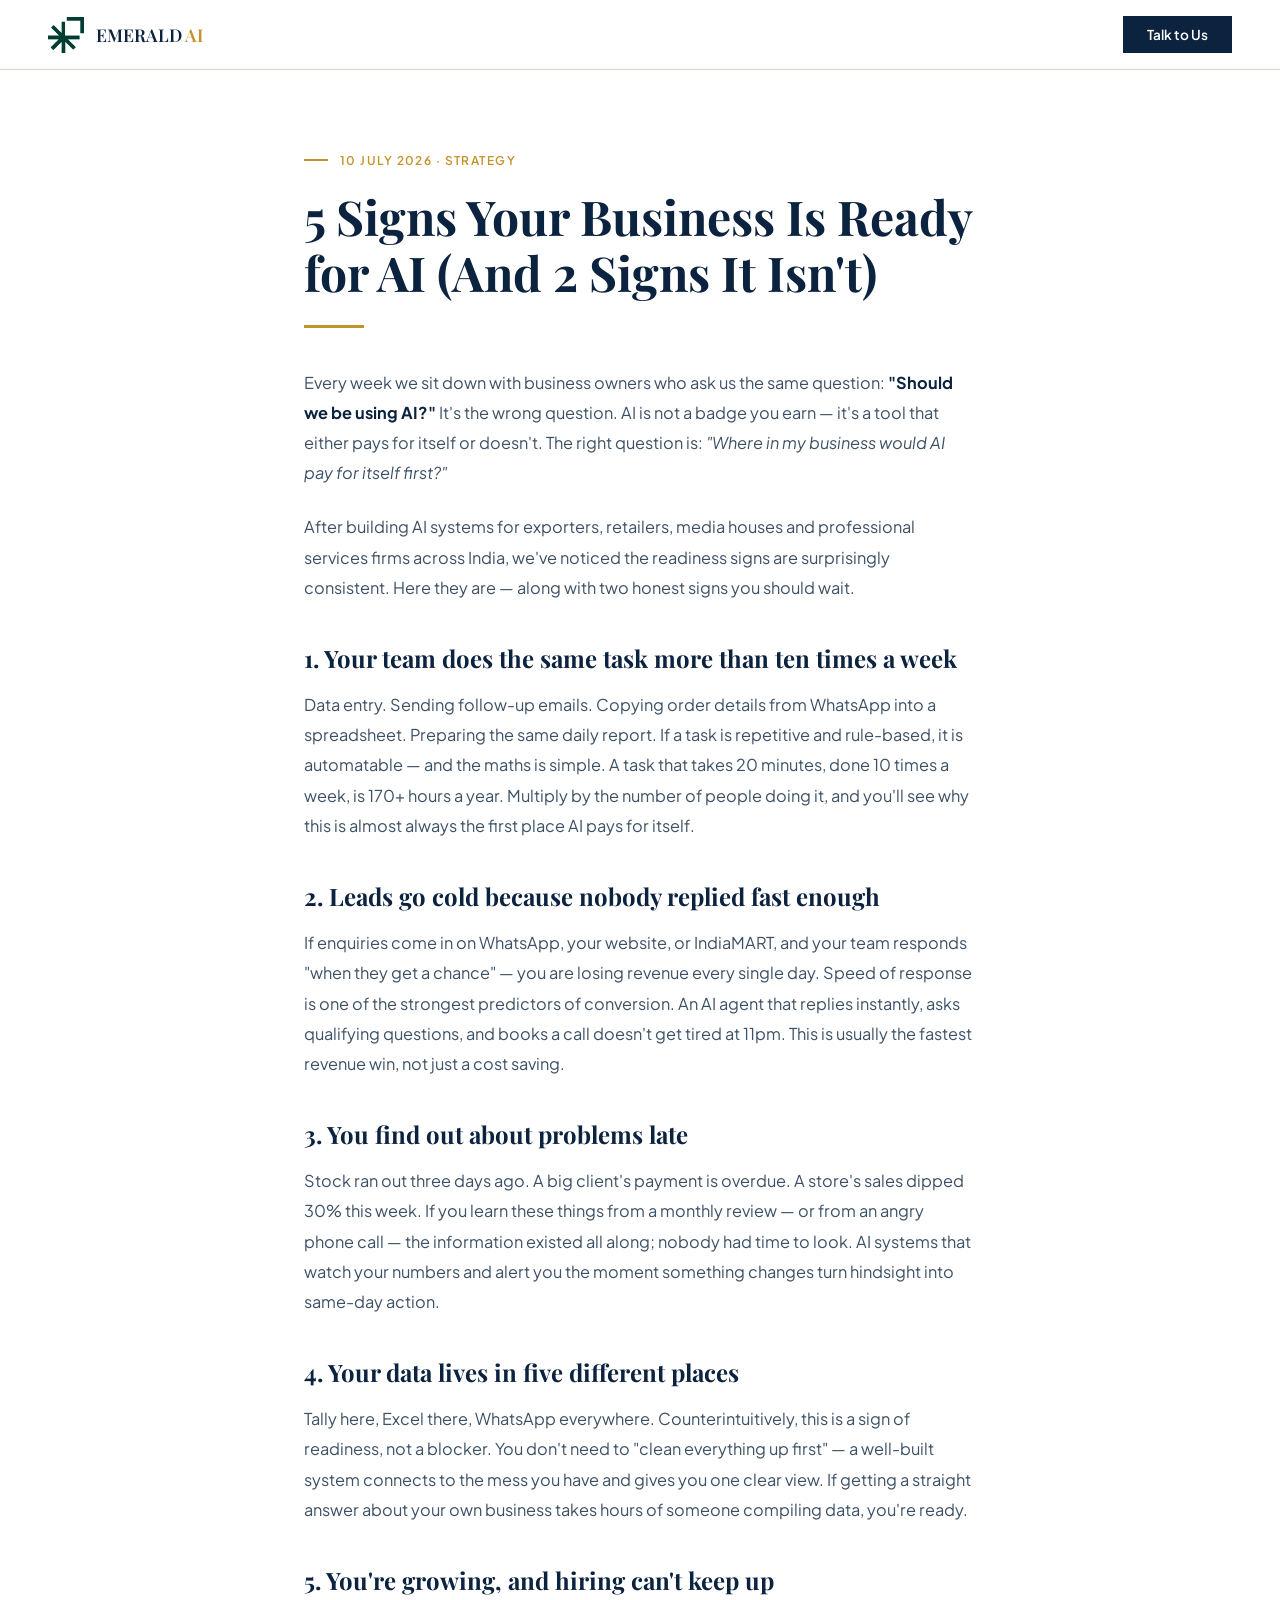
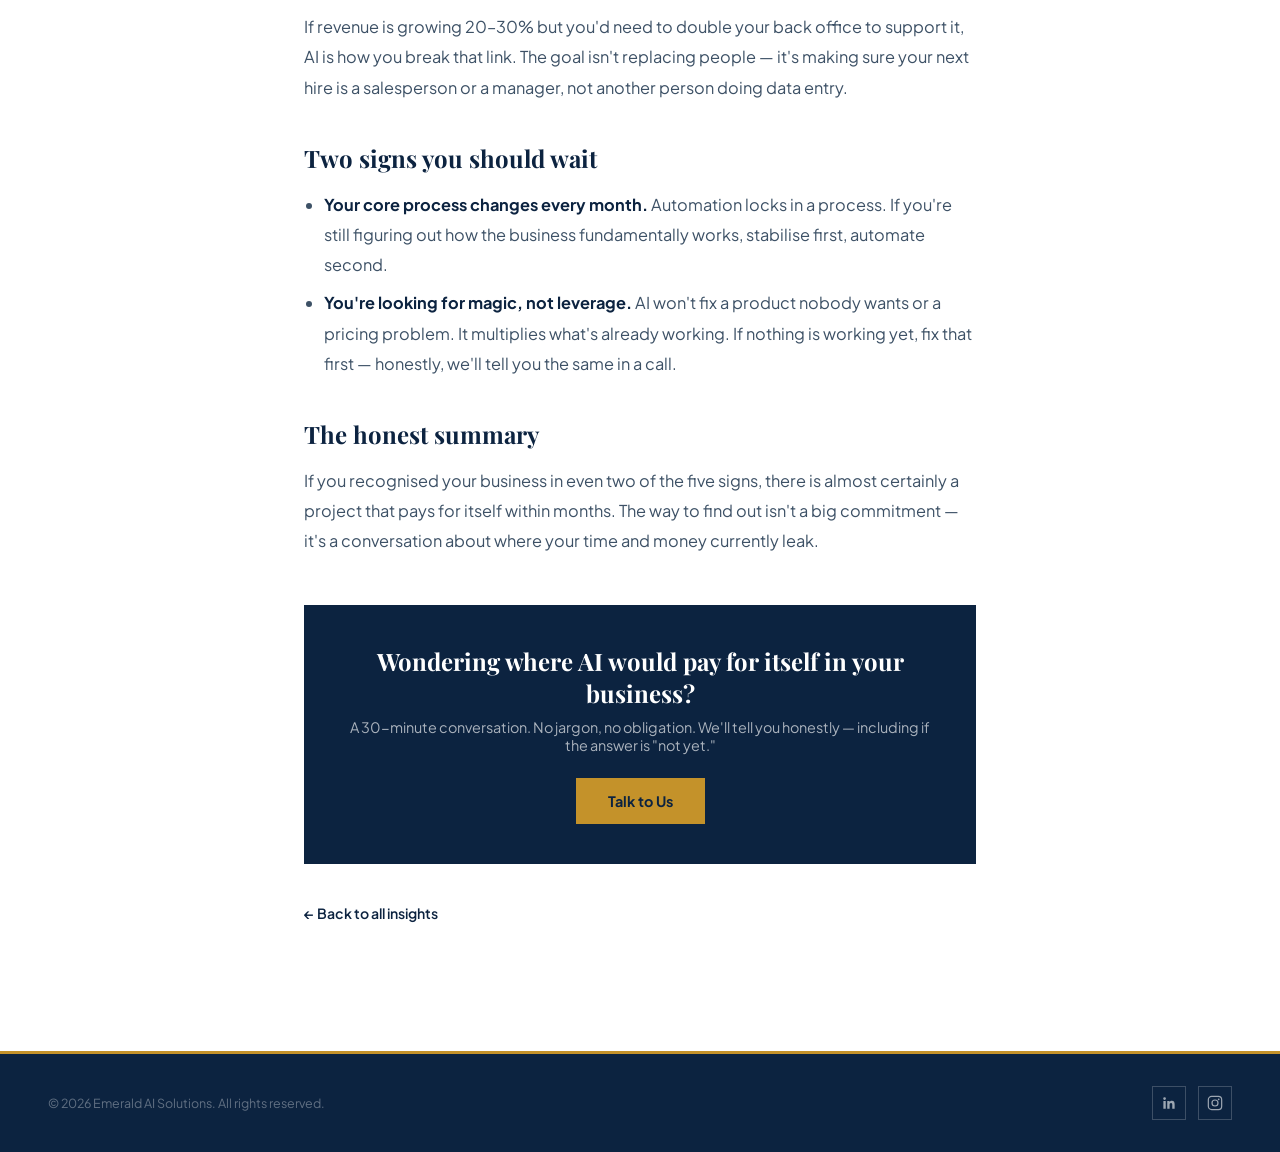
==== blog/5-signs-your-business-is-ready-for-ai.html @ e830e318 "Add brand logos, social links, and blog section - Replace placeholder SVG mark with real Emerald AI " ====
<!DOCTYPE html>
<html lang="en">
<head>
<meta charset="UTF-8">
<meta name="viewport" content="width=device-width, initial-scale=1.0">
<meta name="description" content="How to tell whether your business is actually ready for AI — five honest signs it will pay for itself, and two signs you should wait.">
<link rel="canonical" href="https://www.emeraldai.in/blog/5-signs-your-business-is-ready-for-ai.html">
<meta name="robots" content="index, follow">
<link rel="icon" type="image/png" href="/favicon.png">
<link rel="apple-touch-icon" href="/apple-touch-icon.png">
<title>5 Signs Your Business Is Ready for AI (And 2 Signs It Isn't) — Emerald AI</title>
<link rel="preconnect" href="https://fonts.googleapis.com">
<link rel="preconnect" href="https://fonts.gstatic.com" crossorigin>
<link href="https://fonts.googleapis.com/css2?family=Playfair+Display:ital,wght@0,400;0,600;0,700;1,400;1,600&family=Plus+Jakarta+Sans:wght@400;500;600;700&display=swap" rel="stylesheet">
<meta property="og:title" content="5 Signs Your Business Is Ready for AI (And 2 Signs It Isn't)">
<meta property="og:description" content="Five honest signs AI will pay for itself in your business — and two signs you should wait.">
<meta property="og:type" content="article">
<meta property="og:url" content="https://www.emeraldai.in/blog/5-signs-your-business-is-ready-for-ai.html">
<meta property="og:image" content="https://www.emeraldai.in/og-image.png">
<meta name="twitter:card" content="summary_large_image">
<script type="application/ld+json">
{
  "@context": "https://schema.org",
  "@type": "BlogPosting",
  "headline": "5 Signs Your Business Is Ready for AI (And 2 Signs It Isn't)",
  "datePublished": "2026-07-10",
  "author": { "@type": "Organization", "name": "Emerald AI" },
  "publisher": { "@type": "Organization", "name": "Emerald AI", "logo": { "@type": "ImageObject", "url": "https://www.emeraldai.in/logo.png" } },
  "mainEntityOfPage": "https://www.emeraldai.in/blog/5-signs-your-business-is-ready-for-ai.html"
}
</script>
<style>
  :root {
    --navy: #0C2340; --navy-mid: #163760; --gold: #C4922A; --gold-light: #E8B84B;
    --cream: #FBF8F2; --cream-dark: #F2EDE3; --white: #FFFFFF;
    --text-dark: #0C1B2E; --text-mid: #3D5166; --border: #DDD5C8;
    --font-serif: 'Playfair Display', Georgia, serif;
    --font-sans: 'Plus Jakarta Sans', system-ui, sans-serif;
    --dur-fast: 180ms; --dur-mid: 320ms;
    --ease-expo: cubic-bezier(0.16, 1, 0.3, 1);
  }
  *, *::before, *::after { box-sizing: border-box; margin: 0; padding: 0; }
  html { scroll-behavior: smooth; }
  body { background: var(--white); color: var(--text-dark); font-family: var(--font-sans); }
  nav {
    position: fixed; top: 0; left: 0; right: 0; z-index: 100;
    display: flex; align-items: center; justify-content: space-between;
    padding: 0 3rem; height: 70px;
    background: rgba(255,255,255,0.97); backdrop-filter: blur(12px);
    border-bottom: 1px solid var(--border);
  }
  .nav-logo { display: flex; align-items: center; gap: 0.75rem; text-decoration: none; }
  .nav-logo img { width: 36px; height: 36px; object-fit: contain; display: block; }
  .nav-brand { font-family: var(--font-serif); font-size: 1.1rem; color: var(--navy); font-weight: 600; }
  .nav-brand span { color: var(--gold); }
  .nav-cta {
    font-size: 0.85rem; padding: 0.6rem 1.5rem; background: var(--navy); color: var(--white);
    text-decoration: none; font-weight: 600; transition: background var(--dur-fast);
  }
  .nav-cta:hover { background: var(--navy-mid); }
  article { max-width: 720px; margin: 0 auto; padding: 9rem 1.5rem 4rem; }
  .post-meta {
    display: inline-flex; align-items: center; gap: 0.75rem;
    font-size: 0.75rem; font-weight: 600; letter-spacing: 0.12em;
    text-transform: uppercase; color: var(--gold); margin-bottom: 1.25rem;
  }
  .post-meta::before { content: ''; display: block; width: 24px; height: 2px; background: var(--gold); }
  h1 {
    font-family: var(--font-serif); font-size: clamp(2rem, 4.5vw, 3rem);
    font-weight: 700; line-height: 1.18; color: var(--navy); margin-bottom: 1.5rem;
  }
  .gold-rule { width: 60px; height: 3px; background: var(--gold); margin-bottom: 2.5rem; }
  article p { font-size: 1.02rem; color: var(--text-mid); line-height: 1.85; margin-bottom: 1.5rem; }
  article h2 { font-family: var(--font-serif); font-size: 1.5rem; color: var(--navy); margin: 2.5rem 0 1rem; line-height: 1.3; }
  article ul { margin: 0 0 1.5rem 1.25rem; }
  article li { font-size: 1.02rem; color: var(--text-mid); line-height: 1.85; margin-bottom: 0.5rem; }
  article strong { color: var(--navy); }
  blockquote {
    border-left: 3px solid var(--gold); padding: 0.25rem 0 0.25rem 1.25rem;
    font-style: italic; color: var(--text-mid); margin-bottom: 1.5rem;
  }
  .post-cta {
    background: var(--navy); padding: 2.5rem; margin-top: 3rem; text-align: center;
  }
  .post-cta .t { font-family: var(--font-serif); font-size: 1.5rem; color: var(--white); font-weight: 700; margin-bottom: 0.6rem; }
  .post-cta .s { font-size: 0.9rem; color: rgba(255,255,255,0.65); margin-bottom: 1.5rem; }
  .btn-gold {
    display: inline-block; font-size: 0.9rem; padding: 0.875rem 2rem;
    background: var(--gold); color: var(--navy); font-weight: 700; text-decoration: none;
    transition: background var(--dur-fast), transform var(--dur-fast);
  }
  .btn-gold:hover { background: var(--gold-light); transform: translateY(-2px); }
  .back-link { display: inline-block; margin-top: 2.5rem; font-size: 0.88rem; color: var(--navy); text-decoration: none; font-weight: 600; }
  .back-link:hover { color: var(--gold); }
  footer {
    background: var(--navy); padding: 2rem 3rem; margin-top: 4rem;
    display: flex; justify-content: space-between; align-items: center; gap: 1rem; flex-wrap: wrap;
    border-top: 3px solid var(--gold);
  }
  .footer-copy { font-size: 0.78rem; color: rgba(255,255,255,0.35); }
  .footer-social { display: flex; gap: 0.75rem; }
  .footer-social a {
    width: 34px; height: 34px; display: grid; place-items: center;
    border: 1px solid rgba(255,255,255,0.2); color: rgba(255,255,255,0.6);
    transition: border-color var(--dur-fast), color var(--dur-fast);
  }
  .footer-social a:hover { border-color: var(--gold); color: var(--gold); }
  @media (max-width: 768px) {
    nav { padding: 0 1.25rem; }
    article { padding: 7.5rem 1.25rem 3rem; }
    footer { padding: 2rem 1.25rem; justify-content: center; text-align: center; }
  }
</style>
</head>
<body>

<nav>
  <a href="/" class="nav-logo">
    <img src="/logo-mark.png" alt="Emerald AI logo" width="36" height="36">
    <div class="nav-brand">EMERALD <span>AI</span></div>
  </a>
  <a href="/#contact" class="nav-cta">Talk to Us</a>
</nav>

<article>
  <div class="post-meta">10 July 2026 · Strategy</div>
  <h1>5 Signs Your Business Is Ready for AI (And 2 Signs It Isn't)</h1>
  <div class="gold-rule"></div>

  <p>Every week we sit down with business owners who ask us the same question: <strong>"Should we be using AI?"</strong> It's the wrong question. AI is not a badge you earn — it's a tool that either pays for itself or doesn't. The right question is: <em>"Where in my business would AI pay for itself first?"</em></p>

  <p>After building AI systems for exporters, retailers, media houses and professional services firms across India, we've noticed the readiness signs are surprisingly consistent. Here they are — along with two honest signs you should wait.</p>

  <h2>1. Your team does the same task more than ten times a week</h2>
  <p>Data entry. Sending follow-up emails. Copying order details from WhatsApp into a spreadsheet. Preparing the same daily report. If a task is repetitive and rule-based, it is automatable — and the maths is simple. A task that takes 20 minutes, done 10 times a week, is 170+ hours a year. Multiply by the number of people doing it, and you'll see why this is almost always the first place AI pays for itself.</p>

  <h2>2. Leads go cold because nobody replied fast enough</h2>
  <p>If enquiries come in on WhatsApp, your website, or IndiaMART, and your team responds "when they get a chance" — you are losing revenue every single day. Speed of response is one of the strongest predictors of conversion. An AI agent that replies instantly, asks qualifying questions, and books a call doesn't get tired at 11pm. This is usually the fastest revenue win, not just a cost saving.</p>

  <h2>3. You find out about problems late</h2>
  <p>Stock ran out three days ago. A big client's payment is overdue. A store's sales dipped 30% this week. If you learn these things from a monthly review — or from an angry phone call — the information existed all along; nobody had time to look. AI systems that watch your numbers and alert you the moment something changes turn hindsight into same-day action.</p>

  <h2>4. Your data lives in five different places</h2>
  <p>Tally here, Excel there, WhatsApp everywhere. Counterintuitively, this is a sign of readiness, not a blocker. You don't need to "clean everything up first" — a well-built system connects to the mess you have and gives you one clear view. If getting a straight answer about your own business takes hours of someone compiling data, you're ready.</p>

  <h2>5. You're growing, and hiring can't keep up</h2>
  <p>If revenue is growing 20–30% but you'd need to double your back office to support it, AI is how you break that link. The goal isn't replacing people — it's making sure your next hire is a salesperson or a manager, not another person doing data entry.</p>

  <h2>Two signs you should wait</h2>
  <ul>
    <li><strong>Your core process changes every month.</strong> Automation locks in a process. If you're still figuring out how the business fundamentally works, stabilise first, automate second.</li>
    <li><strong>You're looking for magic, not leverage.</strong> AI won't fix a product nobody wants or a pricing problem. It multiplies what's already working. If nothing is working yet, fix that first — honestly, we'll tell you the same in a call.</li>
  </ul>

  <h2>The honest summary</h2>
  <p>If you recognised your business in even two of the five signs, there is almost certainly a project that pays for itself within months. The way to find out isn't a big commitment — it's a conversation about where your time and money currently leak.</p>

  <div class="post-cta">
    <div class="t">Wondering where AI would pay for itself in your business?</div>
    <div class="s">A 30-minute conversation. No jargon, no obligation. We'll tell you honestly — including if the answer is "not yet."</div>
    <a href="/#contact" class="btn-gold">Talk to Us</a>
  </div>

  <a href="/#blog" class="back-link">← Back to all insights</a>
</article>

<footer>
  <div class="footer-copy">© 2026 Emerald AI Solutions. All rights reserved.</div>
  <div class="footer-social">
    <a href="https://www.linkedin.com/company/emerald-ai-solutions/" target="_blank" rel="noopener" aria-label="Emerald AI on LinkedIn">
      <svg width="16" height="16" viewBox="0 0 24 24" fill="currentColor"><path d="M20.45 20.45h-3.55v-5.57c0-1.33-.03-3.04-1.85-3.04-1.85 0-2.14 1.45-2.14 2.94v5.67H9.36V9h3.41v1.56h.05c.47-.9 1.63-1.85 3.36-1.85 3.6 0 4.27 2.37 4.27 5.45v6.29zM5.34 7.43a2.06 2.06 0 1 1 0-4.12 2.06 2.06 0 0 1 0 4.12zM7.12 20.45H3.56V9h3.56v11.45z"/></svg>
    </a>
    <a href="https://www.instagram.com/bespoke.emeraldai/" target="_blank" rel="noopener" aria-label="Emerald AI on Instagram">
      <svg width="16" height="16" viewBox="0 0 24 24" fill="none" stroke="currentColor" stroke-width="1.8"><rect x="2" y="2" width="20" height="20" rx="5"/><circle cx="12" cy="12" r="4.5"/><circle cx="17.5" cy="6.5" r="1.3" fill="currentColor" stroke="none"/></svg>
    </a>
  </div>
</footer>

</body>
</html>
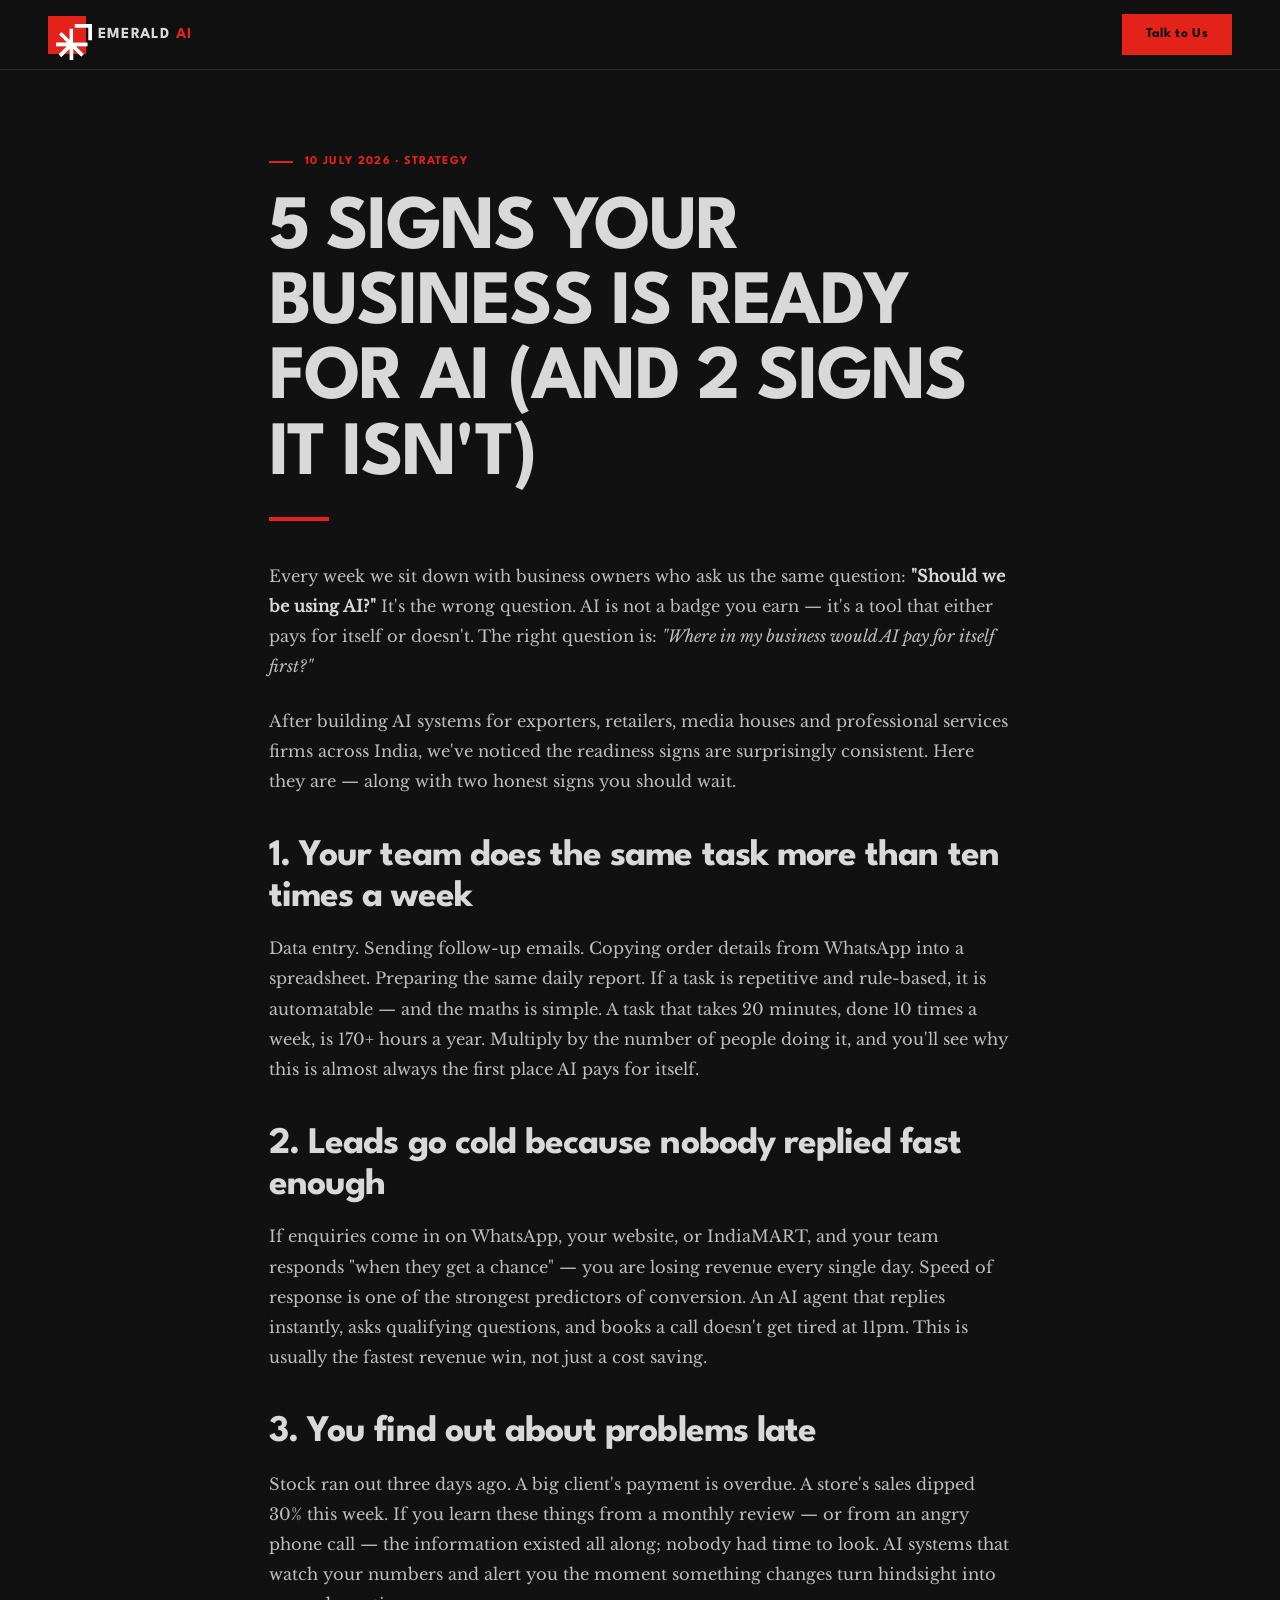
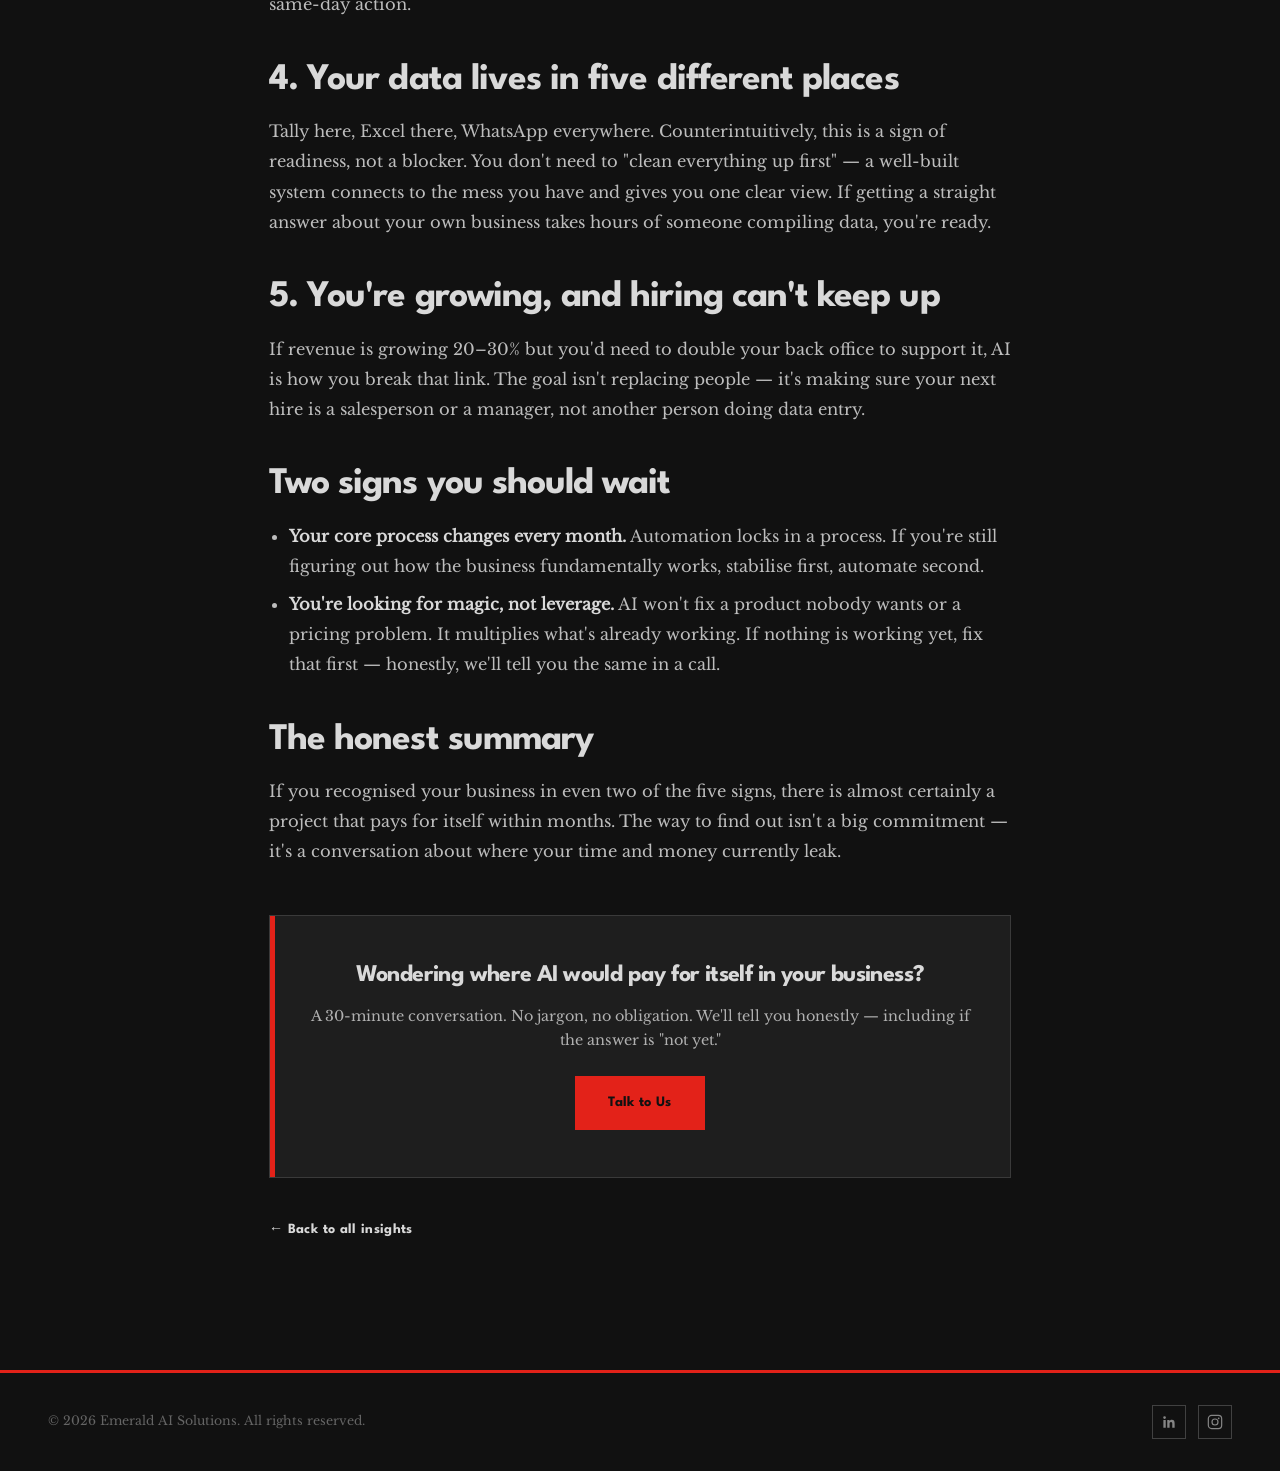
==== commit db0430f7: "Refresh Emerald AI visual brand" ====
--- a/blog/5-signs-your-business-is-ready-for-ai.html
+++ b/blog/5-signs-your-business-is-ready-for-ai.html
@@ -6,17 +6,16 @@
 <meta name="description" content="How to tell whether your business is actually ready for AI — five honest signs it will pay for itself, and two signs you should wait.">
 <link rel="canonical" href="https://www.emeraldai.in/blog/5-signs-your-business-is-ready-for-ai.html">
 <meta name="robots" content="index, follow">
-<link rel="icon" type="image/png" href="/favicon.png">
-<link rel="apple-touch-icon" href="/apple-touch-icon.png">
+<link rel="icon" type="image/png" href="/assets/images/favicon-brand-refresh.png">
+<link rel="apple-touch-icon" href="/assets/images/apple-touch-icon-brand-refresh.png">
 <title>5 Signs Your Business Is Ready for AI (And 2 Signs It Isn't) — Emerald AI</title>
-<link rel="preconnect" href="https://fonts.googleapis.com">
-<link rel="preconnect" href="https://fonts.gstatic.com" crossorigin>
-<link href="https://fonts.googleapis.com/css2?family=Playfair+Display:ital,wght@0,400;0,600;0,700;1,400;1,600&family=Plus+Jakarta+Sans:wght@400;500;600;700&display=swap" rel="stylesheet">
+<link rel="preload" href="/assets/fonts/LeagueSpartan-Bold.ttf" as="font" type="font/ttf" crossorigin>
+<link rel="preload" href="/assets/fonts/LibreBaskerville-Regular.ttf" as="font" type="font/ttf" crossorigin>
 <meta property="og:title" content="5 Signs Your Business Is Ready for AI (And 2 Signs It Isn't)">
 <meta property="og:description" content="Five honest signs AI will pay for itself in your business — and two signs you should wait.">
 <meta property="og:type" content="article">
 <meta property="og:url" content="https://www.emeraldai.in/blog/5-signs-your-business-is-ready-for-ai.html">
-<meta property="og:image" content="https://www.emeraldai.in/og-image.png">
+<meta property="og:image" content="https://www.emeraldai.in/assets/images/og-brand-refresh.png">
 <meta name="twitter:card" content="summary_large_image">
 <script type="application/ld+json">
 {
@@ -111,12 +110,13 @@
     footer { padding: 2rem 1.25rem; justify-content: center; text-align: center; }
   }
 </style>
+<link rel="stylesheet" href="/brand-refresh.css">
 </head>
 <body>
 
 <nav>
   <a href="/" class="nav-logo">
-    <img src="/logo-mark.png" alt="Emerald AI logo" width="36" height="36">
+    <div class="nav-logo-mark"><img src="/logo-mark.png" alt="Emerald AI logo" width="36" height="36"></div>
     <div class="nav-brand">EMERALD <span>AI</span></div>
   </a>
   <a href="/#contact" class="nav-cta">Talk to Us</a>
--- a/brand-refresh.css
+++ b/brand-refresh.css
@@ -0,0 +1,939 @@
+@font-face {
+  font-family: 'League Spartan';
+  src: url('/assets/fonts/LeagueSpartan-Bold.ttf') format('truetype');
+  font-style: normal;
+  font-weight: 700;
+  font-display: swap;
+}
+
+@font-face {
+  font-family: 'Libre Baskerville';
+  src: url('/assets/fonts/LibreBaskerville-Regular.ttf') format('truetype');
+  font-style: normal;
+  font-weight: 400;
+  font-display: swap;
+}
+
+@font-face {
+  font-family: 'Libre Baskerville';
+  src: url('/assets/fonts/LibreBaskerville-Italic.ttf') format('truetype');
+  font-style: italic;
+  font-weight: 400;
+  font-display: swap;
+}
+
+:root {
+  --navy: #111111;
+  --navy-mid: #303030;
+  --navy-light: #454545;
+  --gold: #E32219;
+  --gold-light: #F23A31;
+  --cream: #1A1A1A;
+  --cream-dark: #262626;
+  --white: #D9D9D9;
+  --text-dark: #D9D9D9;
+  --text-mid: #B8B8B8;
+  --text-muted: #8A8A8A;
+  --border: #3A3A3A;
+  --font-serif: 'League Spartan', Arial, sans-serif;
+  --font-sans: 'Libre Baskerville', Georgia, serif;
+  --font-display: 'League Spartan', Arial, sans-serif;
+  --font-body: 'Libre Baskerville', Georgia, serif;
+  --ease-brand: cubic-bezier(0.22, 1, 0.36, 1);
+  --signal: #E32219;
+  --ink: #111111;
+  --charcoal: #303030;
+  --paper: #D9D9D9;
+}
+
+html {
+  background: var(--ink);
+  scrollbar-color: var(--signal) var(--ink);
+}
+
+body {
+  background: var(--ink);
+  color: var(--paper);
+  font-family: var(--font-body);
+  font-weight: 400;
+  line-height: 1.65;
+  text-rendering: optimizeLegibility;
+}
+
+::selection {
+  background: var(--signal);
+  color: var(--ink);
+}
+
+a:focus-visible,
+button:focus-visible,
+input:focus-visible,
+select:focus-visible,
+textarea:focus-visible {
+  outline: 2px solid var(--signal);
+  outline-offset: 4px;
+}
+
+nav,
+nav.scrolled {
+  background: rgba(17, 17, 17, 0.9);
+  border-bottom-color: rgba(217, 217, 217, 0.12);
+  box-shadow: none;
+  backdrop-filter: blur(18px);
+}
+
+.nav-logo-mark,
+.footer-logo .nav-logo-mark {
+  width: 38px;
+  height: 38px;
+  padding: 8px;
+  background: var(--signal);
+}
+
+.nav-logo-mark img,
+.nav-logo > img {
+  filter: brightness(0) invert(1);
+}
+
+.nav-logo > img {
+  width: 38px;
+  height: 38px;
+  padding: 8px;
+  background: var(--signal);
+}
+
+.nav-brand,
+.footer-brand {
+  color: var(--paper);
+  font-family: var(--font-display);
+  font-size: 0.96rem;
+  font-weight: 700;
+  letter-spacing: 0.08em;
+}
+
+.nav-brand span,
+.footer-brand span {
+  color: var(--signal);
+}
+
+.nav-links a,
+.nav-cta,
+.mob-cta,
+.mobile-menu a,
+.btn-gold,
+.btn-outline-white,
+.form-submit,
+.blog-readmore,
+.back-link {
+  font-family: var(--font-display);
+  font-weight: 700;
+  letter-spacing: 0.025em;
+}
+
+.nav-links a {
+  color: #BDBDBD;
+}
+
+.nav-links a:hover {
+  color: var(--paper);
+}
+
+.nav-links a::after {
+  height: 2px;
+  background: var(--signal);
+}
+
+.nav-cta,
+.mobile-menu .mob-cta,
+.form-submit {
+  background: var(--signal);
+  color: var(--ink);
+}
+
+.nav-cta:hover,
+.mobile-menu .mob-cta:hover,
+.form-submit:hover {
+  background: #F13A31;
+  box-shadow: 0 10px 28px rgba(227, 34, 25, 0.22);
+}
+
+#hero {
+  min-height: min(960px, 100svh);
+  background: var(--ink);
+  isolation: isolate;
+}
+
+.hero-bg-pattern {
+  opacity: 1;
+  background: linear-gradient(90deg, rgba(227, 34, 25, 0.08) 0 1px, transparent 1px 100%);
+  background-size: 25% 100%;
+}
+
+.hero-grid-lines {
+  opacity: 0.055;
+  background-image:
+    linear-gradient(var(--paper) 1px, transparent 1px),
+    linear-gradient(90deg, var(--paper) 1px, transparent 1px);
+  background-size: 72px 72px;
+  mask-image: linear-gradient(90deg, #000, transparent 78%);
+}
+
+.hero-inner {
+  width: 100%;
+  max-width: 1320px;
+  grid-template-columns: minmax(0, 1fr) minmax(440px, 0.82fr);
+  gap: clamp(3rem, 6vw, 7rem);
+  padding-top: 6.5rem;
+  padding-bottom: 4.5rem;
+}
+
+.hero-eyebrow,
+.section-eyebrow,
+.hero-card-title,
+.result-card-industry,
+.blog-meta,
+.post-meta,
+.form-label {
+  color: var(--signal);
+  font-family: var(--font-display);
+  font-weight: 700;
+  letter-spacing: 0.11em;
+}
+
+.hero-headline,
+.section-title,
+.step-title,
+.service-name,
+.blog-card-title,
+.contact-form-title,
+.contact-info-title,
+.why-right-title,
+.post-cta .t,
+article h1,
+article h2 {
+  color: var(--paper);
+  font-family: var(--font-display);
+  font-weight: 700;
+  letter-spacing: -0.025em;
+}
+
+.hero-headline {
+  max-width: 760px;
+  font-size: clamp(3.4rem, 6.8vw, 6.5rem);
+  line-height: 0.91;
+  text-transform: uppercase;
+  margin-bottom: 2rem;
+}
+
+.hero-headline em,
+.section-title em,
+.contact-info-title em,
+.why-right-title em {
+  display: inline-block;
+  color: var(--signal);
+  font-family: var(--font-body);
+  font-size: 0.72em;
+  font-style: italic;
+  font-weight: 400;
+  letter-spacing: -0.03em;
+  text-transform: none;
+}
+
+.hero-sub {
+  max-width: 600px;
+  color: rgba(217, 217, 217, 0.72);
+  font-size: 1rem;
+  line-height: 1.85;
+}
+
+.btn-gold {
+  position: relative;
+  overflow: hidden;
+  background: var(--signal);
+  color: var(--ink);
+  border: 1px solid var(--signal);
+}
+
+.btn-gold:hover {
+  background: #F13A31;
+  color: var(--ink);
+  box-shadow: 0 12px 30px rgba(227, 34, 25, 0.25);
+}
+
+.btn-outline-white {
+  color: var(--paper);
+  border-color: rgba(217, 217, 217, 0.28);
+}
+
+.btn-outline-white:hover {
+  border-color: var(--paper);
+  background: rgba(217, 217, 217, 0.07);
+}
+
+.hero-trust-strip {
+  gap: clamp(1.5rem, 3vw, 2.75rem);
+  border-top-color: rgba(217, 217, 217, 0.13);
+}
+
+.trust-num .big,
+.result-num,
+.rn-val {
+  color: var(--signal);
+  font-family: var(--font-display);
+}
+
+.hero-visual {
+  position: relative;
+  height: min(690px, 70vh);
+  min-height: 560px;
+  margin: 0;
+  overflow: hidden;
+  border: 1px solid rgba(217, 217, 217, 0.14);
+  clip-path: inset(0 100% 0 0);
+  animation: brand-unmask 1.15s var(--ease-brand) 0.38s forwards;
+  background: var(--charcoal);
+}
+
+.hero-visual::before {
+  content: '';
+  position: absolute;
+  inset: 0;
+  z-index: 1;
+  background: linear-gradient(180deg, transparent 42%, rgba(17, 17, 17, 0.88));
+  pointer-events: none;
+}
+
+.hero-visual::after {
+  content: '';
+  position: absolute;
+  top: 0;
+  right: 0;
+  width: 5px;
+  height: 38%;
+  z-index: 2;
+  background: var(--signal);
+}
+
+.hero-visual img {
+  width: 100%;
+  height: 100%;
+  object-fit: cover;
+  object-position: 68% center;
+  display: block;
+  transform: scale(1.08);
+  animation: brand-settle 1.8s var(--ease-brand) 0.28s forwards;
+}
+
+.hero-visual-copy {
+  position: absolute;
+  z-index: 2;
+  left: 2rem;
+  right: 2rem;
+  bottom: 2rem;
+}
+
+.hero-visual-copy span {
+  display: flex;
+  align-items: center;
+  gap: 0.65rem;
+  margin-bottom: 0.65rem;
+  color: var(--paper);
+  font-family: var(--font-display);
+  font-size: 0.7rem;
+  letter-spacing: 0.12em;
+  text-transform: uppercase;
+}
+
+.hero-visual-copy span::before {
+  content: '';
+  width: 24px;
+  height: 3px;
+  background: var(--signal);
+}
+
+.hero-visual-copy strong {
+  display: block;
+  color: var(--paper);
+  font-family: var(--font-display);
+  font-size: clamp(2rem, 3.3vw, 3.25rem);
+  line-height: 0.95;
+  letter-spacing: -0.025em;
+}
+
+.hero-visual-copy strong em {
+  color: var(--signal);
+  font-style: normal;
+}
+
+.hero-visual-copy small {
+  display: block;
+  margin-top: 0.85rem;
+  color: rgba(217, 217, 217, 0.75);
+  font-size: 0.78rem;
+}
+
+.section-white,
+#services,
+#contact {
+  background: #171717;
+}
+
+.section-cream,
+#process,
+#why {
+  background: #222222;
+}
+
+.section-navy,
+#results,
+footer {
+  background: var(--ink);
+}
+
+.section-inner,
+.section-inner-wide {
+  padding-top: clamp(5.5rem, 9vw, 8rem);
+  padding-bottom: clamp(5.5rem, 9vw, 8rem);
+}
+
+.section-title {
+  font-size: clamp(2.6rem, 5vw, 5rem);
+  line-height: 0.98;
+  text-transform: uppercase;
+}
+
+.section-sub,
+.problem-body p,
+.step-desc,
+.service-desc,
+.blog-excerpt,
+.contact-form-sub,
+.contact-info-body,
+.why-point p,
+.tb-text .s {
+  color: #B5B5B5;
+  font-family: var(--font-body);
+  line-height: 1.85;
+}
+
+.gold-rule {
+  height: 4px;
+  background: var(--signal);
+}
+
+.problem-body-grid {
+  gap: clamp(2.5rem, 6vw, 6rem);
+  align-items: stretch;
+}
+
+.problem-item,
+.why-point {
+  border-color: var(--border);
+}
+
+.problem-num,
+.step-num-big {
+  color: #3B3B3B;
+  font-family: var(--font-display);
+}
+
+.problem-body h4,
+.why-point h4,
+.tb-text .t {
+  color: var(--paper);
+  font-family: var(--font-display);
+  letter-spacing: -0.01em;
+}
+
+.problem-visual {
+  min-height: 600px;
+  padding: 0;
+  display: flex;
+  align-items: flex-end;
+  background: var(--ink);
+  border: 1px solid rgba(217, 217, 217, 0.14);
+}
+
+.problem-visual::before {
+  content: '';
+  position: absolute;
+  inset: 0;
+  z-index: 1;
+  background: linear-gradient(180deg, rgba(17, 17, 17, 0.02) 24%, rgba(17, 17, 17, 0.98) 88%);
+}
+
+.problem-visual-image {
+  position: absolute;
+  inset: -4% 0;
+  width: 100%;
+  height: 108%;
+  object-fit: cover;
+  object-position: 54% center;
+  transition: transform 1.1s var(--ease-brand);
+}
+
+.problem-visual:hover .problem-visual-image {
+  transform: scale(1.025);
+}
+
+.problem-visual-copy {
+  position: relative;
+  z-index: 2;
+  padding: 2.5rem;
+}
+
+.pv-headline {
+  max-width: 470px;
+  color: var(--paper);
+  font-family: var(--font-display);
+  font-size: clamp(1.8rem, 3vw, 2.8rem);
+  line-height: 1;
+  text-transform: uppercase;
+}
+
+.pv-headline em {
+  display: block;
+  margin-top: 0.5rem;
+  color: var(--signal);
+  font-family: var(--font-body);
+  font-size: 0.78em;
+  font-weight: 400;
+  text-transform: none;
+}
+
+.pv-quote {
+  max-width: 520px;
+  color: rgba(217, 217, 217, 0.78);
+  font-family: var(--font-body);
+  font-size: 0.86rem;
+  font-style: normal;
+  border-left-color: var(--signal);
+}
+
+.pv-deco,
+.pv-deco2 {
+  display: none;
+}
+
+.process-media {
+  position: relative;
+  min-height: 430px;
+  margin: 3.5rem 0 2px;
+  overflow: hidden;
+  border: 1px solid var(--border);
+  background: var(--ink);
+}
+
+.process-media img {
+  width: 100%;
+  height: 100%;
+  min-height: 430px;
+  object-fit: cover;
+  object-position: center 42%;
+  display: block;
+  transition: transform 1.2s var(--ease-brand);
+}
+
+.process-media::before {
+  content: '';
+  position: absolute;
+  inset: 0;
+  z-index: 1;
+  background: linear-gradient(90deg, transparent 38%, rgba(17, 17, 17, 0.82) 76%, rgba(17, 17, 17, 0.98));
+}
+
+.process-media::after {
+  content: '';
+  position: absolute;
+  top: 0;
+  bottom: 0;
+  right: 0;
+  width: 5px;
+  z-index: 2;
+  background: var(--signal);
+}
+
+.process-media:hover img {
+  transform: scale(1.02);
+}
+
+.process-media figcaption {
+  position: absolute;
+  z-index: 2;
+  top: 50%;
+  right: clamp(2rem, 5vw, 5rem);
+  width: min(38%, 390px);
+  transform: translateY(-50%);
+}
+
+.process-media figcaption strong {
+  display: block;
+  color: var(--paper);
+  font-family: var(--font-display);
+  font-size: clamp(2rem, 4vw, 3.75rem);
+  line-height: 0.98;
+  text-transform: uppercase;
+}
+
+.process-media figcaption span {
+  display: block;
+  margin-top: 1rem;
+  color: rgba(217, 217, 217, 0.72);
+  font-size: 0.86rem;
+  line-height: 1.75;
+}
+
+.process-steps,
+.services-grid {
+  background: var(--border);
+}
+
+.process-step,
+.service-card,
+.blog-card {
+  background: #1B1B1B;
+  border-color: var(--border);
+}
+
+.process-step:hover,
+.service-card:hover,
+.blog-card:hover {
+  background: #242424;
+  box-shadow: 0 22px 54px rgba(0, 0, 0, 0.28);
+}
+
+.service-card::before,
+.blog-card::before,
+.step-accent {
+  background: var(--signal);
+}
+
+.service-icon,
+.example-chip {
+  background: #262626;
+  border-color: #3E3E3E;
+  color: var(--paper);
+}
+
+.service-card:hover .service-icon {
+  background: rgba(227, 34, 25, 0.12);
+  border-color: var(--signal);
+  color: var(--signal);
+}
+
+.example-chip:hover {
+  background: #303030;
+  border-color: var(--signal);
+  color: var(--paper);
+}
+
+.result-card {
+  background: #191919;
+  border-color: #353535;
+}
+
+.result-card:hover {
+  background: #202020;
+  border-color: rgba(227, 34, 25, 0.55);
+}
+
+.result-story {
+  color: rgba(217, 217, 217, 0.84);
+  font-family: var(--font-body);
+  font-size: 0.98rem;
+}
+
+.rn-lbl {
+  color: rgba(217, 217, 217, 0.52);
+}
+
+.why-check,
+.ib-icon {
+  background: var(--signal);
+  color: var(--ink);
+}
+
+.why-point:hover .why-check {
+  background: #F13A31;
+}
+
+.why-right {
+  background: var(--ink);
+  border: 1px solid var(--border);
+}
+
+.trust-badge,
+.info-block {
+  background: #222222;
+  border-color: var(--border);
+}
+
+.trust-badge:hover,
+.info-block:hover {
+  background: #292929;
+  border-color: rgba(227, 34, 25, 0.6);
+}
+
+.tb-icon {
+  background: rgba(227, 34, 25, 0.12);
+  border-color: rgba(227, 34, 25, 0.32);
+  color: var(--signal);
+}
+
+.trust-badge:hover .tb-icon {
+  background: rgba(227, 34, 25, 0.2);
+}
+
+.form-input,
+.form-select,
+.form-textarea {
+  background: #232323;
+  color: var(--paper);
+  border-color: #414141;
+  font-family: var(--font-body);
+}
+
+.form-input::placeholder,
+.form-textarea::placeholder {
+  color: #777777;
+}
+
+.form-input:focus,
+.form-select:focus,
+.form-textarea:focus {
+  background: #282828;
+  border-color: var(--signal);
+}
+
+.ib-text .l {
+  color: var(--text-muted);
+}
+
+.ib-text .v,
+.ib-text .v a {
+  color: var(--paper);
+}
+
+footer {
+  border-top-color: var(--signal);
+}
+
+.footer-links a,
+.footer-social a {
+  color: rgba(217, 217, 217, 0.58);
+}
+
+.footer-links a:hover,
+.footer-social a:hover {
+  color: var(--signal);
+}
+
+.mobile-menu {
+  background: #171717;
+  border-bottom-color: var(--border);
+  visibility: hidden;
+}
+
+.mobile-menu.open {
+  visibility: visible;
+}
+
+.mobile-menu a {
+  color: var(--paper);
+}
+
+.nav-hamburger span {
+  background: var(--paper);
+}
+
+.reveal {
+  filter: blur(8px);
+  transform: translateY(38px);
+  transition:
+    opacity 0.82s var(--ease-brand),
+    transform 0.82s var(--ease-brand),
+    filter 0.82s var(--ease-brand);
+}
+
+.reveal.visible {
+  filter: blur(0);
+  transform: none;
+}
+
+.service-card.reveal.visible:hover,
+.blog-card.reveal.visible:hover,
+.result-card.reveal.visible:hover {
+  transform: translateY(-6px);
+}
+
+article {
+  max-width: 790px;
+}
+
+article h1 {
+  color: var(--paper);
+  font-size: clamp(2.8rem, 6vw, 5.5rem);
+  line-height: 0.98;
+  text-transform: uppercase;
+}
+
+article h2 {
+  color: var(--paper);
+  font-size: clamp(1.7rem, 3vw, 2.35rem);
+  line-height: 1.08;
+}
+
+article p,
+article li,
+blockquote {
+  color: #BDBDBD;
+  font-family: var(--font-body);
+}
+
+article strong {
+  color: var(--paper);
+}
+
+blockquote {
+  border-left-color: var(--signal);
+}
+
+.post-cta {
+  position: relative;
+  overflow: hidden;
+  background: #1E1E1E;
+  border: 1px solid var(--border);
+}
+
+.post-cta::before {
+  content: '';
+  position: absolute;
+  inset: 0 auto 0 0;
+  width: 5px;
+  background: var(--signal);
+}
+
+.back-link {
+  color: var(--paper);
+}
+
+@keyframes brand-unmask {
+  to { clip-path: inset(0 0 0 0); }
+}
+
+@keyframes brand-settle {
+  to { transform: scale(1); }
+}
+
+@media (max-width: 1000px) {
+  .hero-inner {
+    grid-template-columns: minmax(0, 1fr) minmax(360px, 0.82fr);
+    gap: 2.5rem;
+  }
+
+  .hero-headline {
+    font-size: clamp(3.2rem, 7vw, 5.5rem);
+  }
+}
+
+@media (max-width: 768px) {
+  #hero {
+    min-height: auto;
+  }
+
+  .hero-inner {
+    display: grid;
+    grid-template-columns: 1fr;
+    padding-top: 4.5rem;
+  }
+
+  .hero-headline {
+    font-size: clamp(3rem, 14vw, 5rem);
+  }
+
+  .hero-visual {
+    height: 560px;
+    min-height: 0;
+  }
+
+  .hero-visual img {
+    object-position: 70% center;
+  }
+
+  .problem-visual {
+    min-height: 560px;
+  }
+
+  .process-media {
+    min-height: 620px;
+  }
+
+  .process-media img {
+    min-height: 620px;
+    object-position: 42% center;
+  }
+
+  .process-media::before {
+    background: linear-gradient(180deg, transparent 30%, rgba(17, 17, 17, 0.98) 78%);
+  }
+
+  .process-media figcaption {
+    top: auto;
+    right: 1.5rem;
+    bottom: 2rem;
+    left: 1.5rem;
+    width: auto;
+    transform: none;
+  }
+
+  .section-title {
+    font-size: clamp(2.45rem, 12vw, 4rem);
+  }
+}
+
+@media (max-width: 480px) {
+  .hero-trust-strip {
+    display: grid;
+    grid-template-columns: repeat(3, 1fr);
+    gap: 0.75rem;
+  }
+
+  .trust-num .big {
+    font-size: 1.45rem;
+  }
+
+  .trust-num .lbl {
+    font-size: 0.64rem;
+  }
+
+  .hero-visual {
+    height: 500px;
+  }
+
+  .hero-visual-copy {
+    left: 1.35rem;
+    right: 1.35rem;
+    bottom: 1.5rem;
+  }
+
+  .problem-visual-copy {
+    padding: 1.5rem;
+  }
+
+  article h1 {
+    font-size: clamp(2.4rem, 12vw, 3.6rem);
+  }
+}
+
+@media (prefers-reduced-motion: reduce) {
+  .hero-visual,
+  .hero-visual img {
+    animation: none;
+    clip-path: none;
+    transform: none;
+  }
+
+  .reveal {
+    filter: none;
+  }
+}
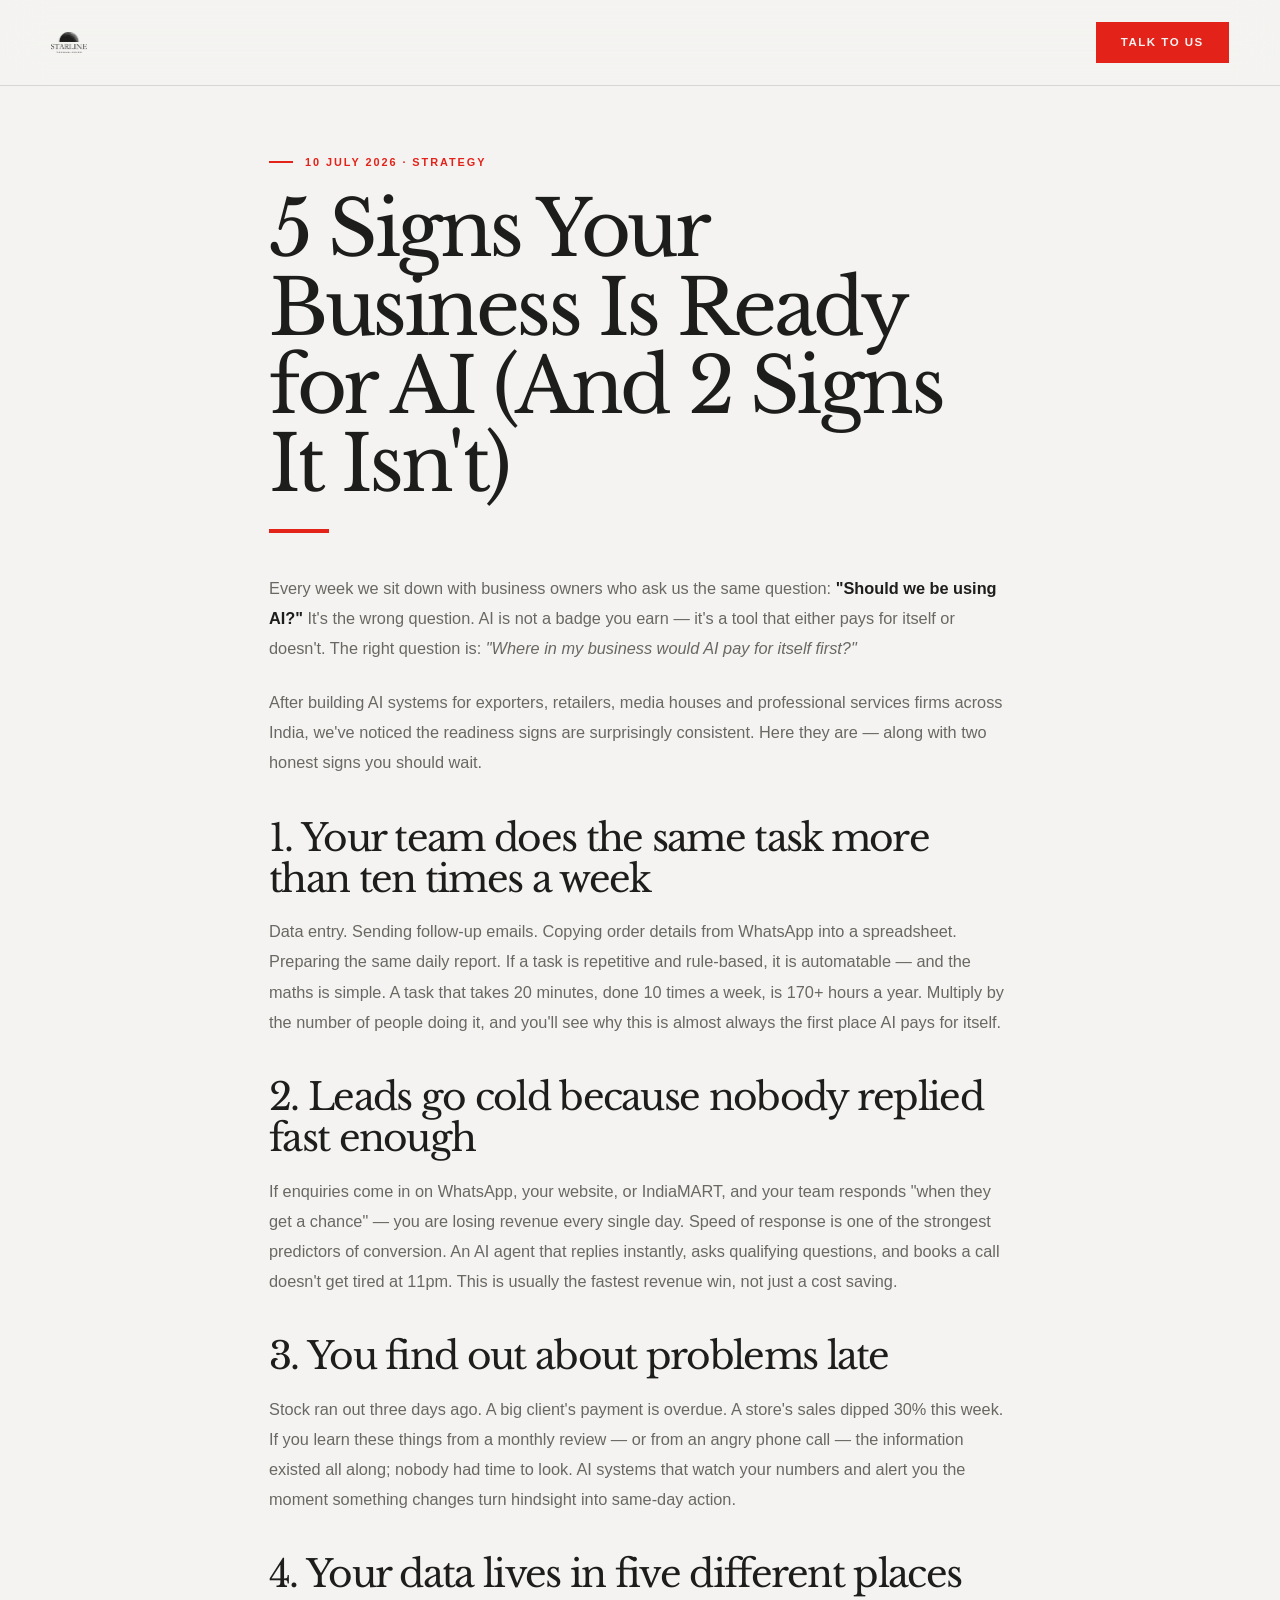
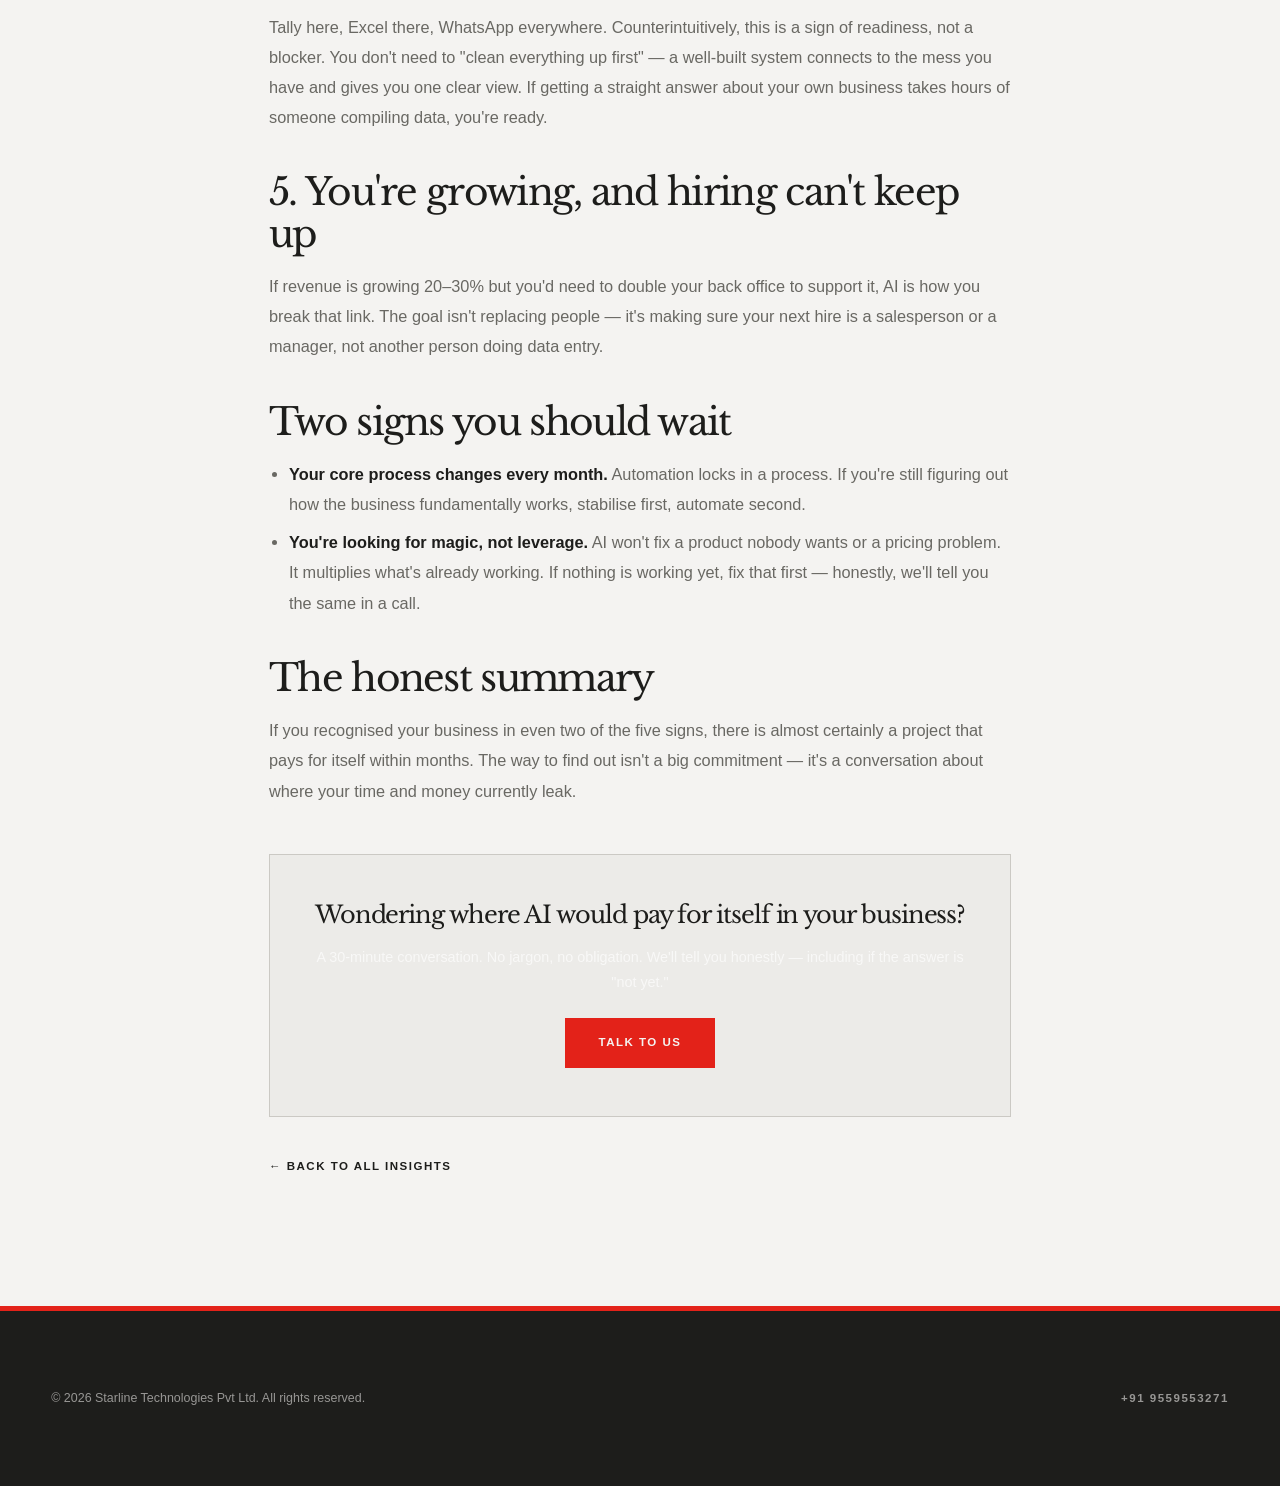
==== commit beb77dd0: "Rebrand site for Starline Technologies" ====
--- a/blog/5-signs-your-business-is-ready-for-ai.html
+++ b/blog/5-signs-your-business-is-ready-for-ai.html
@@ -8,14 +8,14 @@
 <meta name="robots" content="index, follow">
 <link rel="icon" type="image/png" href="/assets/images/favicon-brand-refresh.png">
 <link rel="apple-touch-icon" href="/assets/images/apple-touch-icon-brand-refresh.png">
-<title>5 Signs Your Business Is Ready for AI (And 2 Signs It Isn't) — Emerald AI</title>
+<title>5 Signs Your Business Is Ready for AI (And 2 Signs It Isn't) — Starline Technologies</title>
 <link rel="preload" href="/assets/fonts/LeagueSpartan-Bold.ttf" as="font" type="font/ttf" crossorigin>
 <link rel="preload" href="/assets/fonts/LibreBaskerville-Regular.ttf" as="font" type="font/ttf" crossorigin>
 <meta property="og:title" content="5 Signs Your Business Is Ready for AI (And 2 Signs It Isn't)">
 <meta property="og:description" content="Five honest signs AI will pay for itself in your business — and two signs you should wait.">
 <meta property="og:type" content="article">
 <meta property="og:url" content="https://www.emeraldai.in/blog/5-signs-your-business-is-ready-for-ai.html">
-<meta property="og:image" content="https://www.emeraldai.in/assets/images/og-brand-refresh.png">
+<meta property="og:image" content="https://www.emeraldai.in/assets/images/og-starline.jpg">
 <meta name="twitter:card" content="summary_large_image">
 <script type="application/ld+json">
 {
@@ -23,8 +23,8 @@
   "@type": "BlogPosting",
   "headline": "5 Signs Your Business Is Ready for AI (And 2 Signs It Isn't)",
   "datePublished": "2026-07-10",
-  "author": { "@type": "Organization", "name": "Emerald AI" },
-  "publisher": { "@type": "Organization", "name": "Emerald AI", "logo": { "@type": "ImageObject", "url": "https://www.emeraldai.in/logo.png" } },
+  "author": { "@type": "Organization", "name": "Starline Technologies" },
+  "publisher": { "@type": "Organization", "name": "Starline Technologies", "logo": { "@type": "ImageObject", "url": "https://www.emeraldai.in/assets/images/starline-logo-source.png" } },
   "mainEntityOfPage": "https://www.emeraldai.in/blog/5-signs-your-business-is-ready-for-ai.html"
 }
 </script>
@@ -110,14 +110,13 @@
     footer { padding: 2rem 1.25rem; justify-content: center; text-align: center; }
   }
 </style>
-<link rel="stylesheet" href="/brand-refresh.css">
+<link rel="stylesheet" href="/brand-refresh.css?v=starline-red-20260927">
 </head>
 <body>
 
 <nav>
   <a href="/" class="nav-logo">
-    <div class="nav-logo-mark"><img src="/logo-mark.png" alt="Emerald AI logo" width="36" height="36"></div>
-    <div class="nav-brand">EMERALD <span>AI</span></div>
+    <img class="nav-wordmark" src="/assets/images/starline-lockup-dark.png?v=red-20260927" alt="Starline Technologies" width="220" height="120">
   </a>
   <a href="/#contact" class="nav-cta">Talk to Us</a>
 </nav>
@@ -165,15 +164,8 @@
 </article>
 
 <footer>
-  <div class="footer-copy">© 2026 Emerald AI Solutions. All rights reserved.</div>
-  <div class="footer-social">
-    <a href="https://www.linkedin.com/company/emerald-ai-solutions/" target="_blank" rel="noopener" aria-label="Emerald AI on LinkedIn">
-      <svg width="16" height="16" viewBox="0 0 24 24" fill="currentColor"><path d="M20.45 20.45h-3.55v-5.57c0-1.33-.03-3.04-1.85-3.04-1.85 0-2.14 1.45-2.14 2.94v5.67H9.36V9h3.41v1.56h.05c.47-.9 1.63-1.85 3.36-1.85 3.6 0 4.27 2.37 4.27 5.45v6.29zM5.34 7.43a2.06 2.06 0 1 1 0-4.12 2.06 2.06 0 0 1 0 4.12zM7.12 20.45H3.56V9h3.56v11.45z"/></svg>
-    </a>
-    <a href="https://www.instagram.com/bespoke.emeraldai/" target="_blank" rel="noopener" aria-label="Emerald AI on Instagram">
-      <svg width="16" height="16" viewBox="0 0 24 24" fill="none" stroke="currentColor" stroke-width="1.8"><rect x="2" y="2" width="20" height="20" rx="5"/><circle cx="12" cy="12" r="4.5"/><circle cx="17.5" cy="6.5" r="1.3" fill="currentColor" stroke="none"/></svg>
-    </a>
-  </div>
+  <div class="footer-copy">© 2026 Starline Technologies Pvt Ltd. All rights reserved.</div>
+  <a class="footer-phone" href="tel:+919559553271">+91 9559553271</a>
 </footer>
 
 </body>
--- a/brand-refresh.css
+++ b/brand-refresh.css
@@ -23,46 +23,49 @@
 }
 
 :root {
-  --navy: #111111;
-  --navy-mid: #303030;
-  --navy-light: #454545;
-  --gold: #E32219;
-  --gold-light: #F23A31;
-  --cream: #1A1A1A;
-  --cream-dark: #262626;
-  --white: #D9D9D9;
-  --text-dark: #D9D9D9;
-  --text-mid: #B8B8B8;
-  --text-muted: #8A8A8A;
-  --border: #3A3A3A;
-  --font-serif: 'League Spartan', Arial, sans-serif;
-  --font-sans: 'Libre Baskerville', Georgia, serif;
-  --font-display: 'League Spartan', Arial, sans-serif;
-  --font-body: 'Libre Baskerville', Georgia, serif;
+  --navy: #1d1d1b;
+  --navy-mid: #2d2d2a;
+  --navy-light: #4b4b47;
+  --gold: #e32219;
+  --gold-light: #f03a31;
+  --cream: #ecebe8;
+  --cream-dark: #d6d5d1;
+  --white: #f4f3f1;
+  --text-dark: #1d1d1b;
+  --text-mid: #696863;
+  --text-muted: #92918c;
+  --border: #cbc9c4;
+  --font-serif: 'Libre Baskerville', Georgia, serif;
+  --font-sans: Arial, Helvetica, sans-serif;
+  --font-display: 'Libre Baskerville', Georgia, serif;
+  --font-body: Arial, Helvetica, sans-serif;
+  --ink: #1d1d1b;
+  --graphite: #2d2d2a;
+  --silver: #d5d4d1;
+  --mist: #ecebe8;
+  --paper: #f4f3f1;
+  --signal: #e32219;
   --ease-brand: cubic-bezier(0.22, 1, 0.36, 1);
-  --signal: #E32219;
-  --ink: #111111;
-  --charcoal: #303030;
-  --paper: #D9D9D9;
 }
 
 html {
-  background: var(--ink);
+  background: var(--paper);
   scrollbar-color: var(--signal) var(--ink);
 }
 
 body {
-  background: var(--ink);
-  color: var(--paper);
+  background: var(--paper);
+  color: var(--ink);
   font-family: var(--font-body);
-  font-weight: 400;
-  line-height: 1.65;
+  font-size: 16px;
+  font-weight: 400;
+  line-height: 1.7;
   text-rendering: optimizeLegibility;
 }
 
 ::selection {
   background: var(--signal);
-  color: var(--ink);
+  color: var(--paper);
 }
 
 a:focus-visible,
@@ -76,44 +79,66 @@
 
 nav,
 nav.scrolled {
-  background: rgba(17, 17, 17, 0.9);
-  border-bottom-color: rgba(217, 217, 217, 0.12);
+  height: 86px;
+  padding: 0 clamp(1.25rem, 4vw, 4.5rem);
+  background: rgba(244, 243, 241, 0.92);
+  border-bottom: 1px solid rgba(29, 29, 27, 0.14);
   box-shadow: none;
-  backdrop-filter: blur(18px);
+  backdrop-filter: blur(20px);
+}
+
+nav.scrolled {
+  background: rgba(244, 243, 241, 0.98);
+  box-shadow: 0 12px 40px rgba(29, 29, 27, 0.07);
+}
+
+.nav-logo {
+  height: 68px;
+  min-width: 176px;
+  align-items: center;
+}
+
+.nav-wordmark {
+  display: block;
+  width: 176px;
+  height: 66px;
+  object-fit: contain;
+  object-position: left center;
 }
 
 .nav-logo-mark,
 .footer-logo .nav-logo-mark {
-  width: 38px;
-  height: 38px;
-  padding: 8px;
-  background: var(--signal);
+  width: 40px;
+  height: 40px;
+  padding: 5px;
+  background: transparent;
 }
 
 .nav-logo-mark img,
-.nav-logo > img {
-  filter: brightness(0) invert(1);
-}
-
-.nav-logo > img {
-  width: 38px;
-  height: 38px;
-  padding: 8px;
-  background: var(--signal);
+.nav-logo > img:not(.nav-wordmark) {
+  width: 100%;
+  height: 100%;
+  object-fit: contain;
+  filter: none;
 }
 
 .nav-brand,
 .footer-brand {
-  color: var(--paper);
-  font-family: var(--font-display);
-  font-size: 0.96rem;
-  font-weight: 700;
+  color: var(--ink);
+  font-family: var(--font-serif);
+  font-size: 0.9rem;
+  font-weight: 400;
   letter-spacing: 0.08em;
+  text-transform: uppercase;
 }
 
 .nav-brand span,
 .footer-brand span {
   color: var(--signal);
+}
+
+.nav-links {
+  gap: clamp(1.25rem, 2.6vw, 2.75rem);
 }
 
 .nav-links a,
@@ -124,21 +149,25 @@
 .btn-outline-white,
 .form-submit,
 .blog-readmore,
-.back-link {
-  font-family: var(--font-display);
+.back-link,
+.footer-phone {
+  font-family: var(--font-sans);
+  font-size: 0.72rem;
   font-weight: 700;
-  letter-spacing: 0.025em;
+  letter-spacing: 0.13em;
+  text-transform: uppercase;
 }
 
 .nav-links a {
-  color: #BDBDBD;
+  color: #55544f;
 }
 
 .nav-links a:hover {
-  color: var(--paper);
+  color: var(--ink);
 }
 
 .nav-links a::after {
+  bottom: -7px;
   height: 2px;
   background: var(--signal);
 }
@@ -147,44 +176,49 @@
 .mobile-menu .mob-cta,
 .form-submit {
   background: var(--signal);
-  color: var(--ink);
+  color: var(--paper);
+  border: 1px solid var(--signal);
 }
 
 .nav-cta:hover,
 .mobile-menu .mob-cta:hover,
 .form-submit:hover {
-  background: #F13A31;
-  box-shadow: 0 10px 28px rgba(227, 34, 25, 0.22);
+  background: var(--ink);
+  border-color: var(--ink);
+  color: var(--paper);
+  box-shadow: 0 10px 28px rgba(29, 29, 27, 0.17);
 }
 
 #hero {
-  min-height: min(960px, 100svh);
+  min-height: min(980px, 100svh);
+  padding-top: 86px;
   background: var(--ink);
   isolation: isolate;
 }
 
 .hero-bg-pattern {
   opacity: 1;
-  background: linear-gradient(90deg, rgba(227, 34, 25, 0.08) 0 1px, transparent 1px 100%);
-  background-size: 25% 100%;
+  background:
+    radial-gradient(circle at 64% 38%, rgba(213, 212, 209, 0.09), transparent 26%),
+    linear-gradient(90deg, rgba(227, 34, 25, 0.08) 0 1px, transparent 1px 100%);
+  background-size: auto, 25% 100%;
 }
 
 .hero-grid-lines {
-  opacity: 0.055;
+  opacity: 0.028;
   background-image:
     linear-gradient(var(--paper) 1px, transparent 1px),
     linear-gradient(90deg, var(--paper) 1px, transparent 1px);
-  background-size: 72px 72px;
+  background-size: 100px 100px;
   mask-image: linear-gradient(90deg, #000, transparent 78%);
 }
 
 .hero-inner {
   width: 100%;
-  max-width: 1320px;
-  grid-template-columns: minmax(0, 1fr) minmax(440px, 0.82fr);
-  gap: clamp(3rem, 6vw, 7rem);
-  padding-top: 6.5rem;
-  padding-bottom: 4.5rem;
+  max-width: 1500px;
+  grid-template-columns: minmax(0, 0.88fr) minmax(480px, 1.12fr);
+  gap: clamp(2.5rem, 5vw, 6rem);
+  padding: clamp(4rem, 7vw, 7.5rem) clamp(1.5rem, 5vw, 5rem);
 }
 
 .hero-eyebrow,
@@ -195,9 +229,17 @@
 .post-meta,
 .form-label {
   color: var(--signal);
-  font-family: var(--font-display);
+  font-family: var(--font-sans);
+  font-size: 0.68rem;
   font-weight: 700;
-  letter-spacing: 0.11em;
+  letter-spacing: 0.18em;
+  text-transform: uppercase;
+}
+
+.hero-eyebrow::before,
+.section-eyebrow::before {
+  height: 3px;
+  background: var(--signal);
 }
 
 .hero-headline,
@@ -211,17 +253,17 @@
 .post-cta .t,
 article h1,
 article h2 {
-  color: var(--paper);
-  font-family: var(--font-display);
-  font-weight: 700;
-  letter-spacing: -0.025em;
+  color: var(--ink);
+  font-family: var(--font-serif);
+  font-weight: 400;
+  letter-spacing: -0.045em;
 }
 
 .hero-headline {
   max-width: 760px;
-  font-size: clamp(3.4rem, 6.8vw, 6.5rem);
-  line-height: 0.91;
-  text-transform: uppercase;
+  color: var(--paper);
+  font-size: clamp(3.3rem, 6vw, 6.6rem);
+  line-height: 0.99;
   margin-bottom: 2rem;
 }
 
@@ -231,17 +273,17 @@
 .why-right-title em {
   display: inline-block;
   color: var(--signal);
-  font-family: var(--font-body);
-  font-size: 0.72em;
+  font-family: var(--font-serif);
+  font-size: 0.9em;
   font-style: italic;
   font-weight: 400;
-  letter-spacing: -0.03em;
-  text-transform: none;
+  letter-spacing: -0.055em;
 }
 
 .hero-sub {
-  max-width: 600px;
-  color: rgba(217, 217, 217, 0.72);
+  max-width: 620px;
+  color: rgba(244, 243, 241, 0.68);
+  font-family: var(--font-sans);
   font-size: 1rem;
   line-height: 1.85;
 }
@@ -250,48 +292,55 @@
   position: relative;
   overflow: hidden;
   background: var(--signal);
-  color: var(--ink);
+  color: var(--paper);
   border: 1px solid var(--signal);
 }
 
 .btn-gold:hover {
-  background: #F13A31;
-  color: var(--ink);
-  box-shadow: 0 12px 30px rgba(227, 34, 25, 0.25);
+  background: var(--paper);
+  color: var(--ink);
+  box-shadow: none;
 }
 
 .btn-outline-white {
   color: var(--paper);
-  border-color: rgba(217, 217, 217, 0.28);
+  border-color: rgba(244, 243, 241, 0.28);
 }
 
 .btn-outline-white:hover {
+  color: var(--ink);
   border-color: var(--paper);
-  background: rgba(217, 217, 217, 0.07);
+  background: var(--paper);
 }
 
 .hero-trust-strip {
-  gap: clamp(1.5rem, 3vw, 2.75rem);
-  border-top-color: rgba(217, 217, 217, 0.13);
+  gap: clamp(1.4rem, 3vw, 3rem);
+  border-top-color: rgba(244, 243, 241, 0.12);
 }
 
 .trust-num .big,
 .result-num,
 .rn-val {
+  color: var(--paper);
+  font-family: var(--font-serif);
+  font-weight: 400;
+}
+
+.trust-num:first-child .big,
+.rn-val {
   color: var(--signal);
-  font-family: var(--font-display);
 }
 
 .hero-visual {
   position: relative;
-  height: min(690px, 70vh);
+  height: min(720px, 72vh);
   min-height: 560px;
   margin: 0;
   overflow: hidden;
-  border: 1px solid rgba(217, 217, 217, 0.14);
+  border: 1px solid rgba(244, 243, 241, 0.14);
   clip-path: inset(0 100% 0 0);
-  animation: brand-unmask 1.15s var(--ease-brand) 0.38s forwards;
-  background: var(--charcoal);
+  animation: starline-unmask 1.15s var(--ease-brand) 0.3s forwards;
+  background: var(--graphite);
 }
 
 .hero-visual::before {
@@ -299,7 +348,7 @@
   position: absolute;
   inset: 0;
   z-index: 1;
-  background: linear-gradient(180deg, transparent 42%, rgba(17, 17, 17, 0.88));
+  background: linear-gradient(180deg, transparent 46%, rgba(29, 29, 27, 0.9));
   pointer-events: none;
 }
 
@@ -309,44 +358,44 @@
   top: 0;
   right: 0;
   width: 5px;
-  height: 38%;
+  height: 32%;
   z-index: 2;
   background: var(--signal);
 }
 
+.hero-visual video,
 .hero-visual img {
   width: 100%;
   height: 100%;
   object-fit: cover;
-  object-position: 68% center;
+  object-position: center;
   display: block;
-  transform: scale(1.08);
-  animation: brand-settle 1.8s var(--ease-brand) 0.28s forwards;
 }
 
 .hero-visual-copy {
   position: absolute;
   z-index: 2;
-  left: 2rem;
-  right: 2rem;
-  bottom: 2rem;
+  left: clamp(1.5rem, 4vw, 3.25rem);
+  right: clamp(1.5rem, 4vw, 3.25rem);
+  bottom: clamp(1.5rem, 4vw, 3rem);
 }
 
 .hero-visual-copy span {
   display: flex;
   align-items: center;
-  gap: 0.65rem;
-  margin-bottom: 0.65rem;
-  color: var(--paper);
-  font-family: var(--font-display);
-  font-size: 0.7rem;
-  letter-spacing: 0.12em;
+  gap: 0.7rem;
+  margin-bottom: 0.85rem;
+  color: var(--silver);
+  font-family: var(--font-sans);
+  font-size: 0.66rem;
+  font-weight: 700;
+  letter-spacing: 0.18em;
   text-transform: uppercase;
 }
 
 .hero-visual-copy span::before {
   content: '';
-  width: 24px;
+  width: 28px;
   height: 3px;
   background: var(--signal);
 }
@@ -354,34 +403,40 @@
 .hero-visual-copy strong {
   display: block;
   color: var(--paper);
-  font-family: var(--font-display);
-  font-size: clamp(2rem, 3.3vw, 3.25rem);
-  line-height: 0.95;
-  letter-spacing: -0.025em;
+  font-family: var(--font-serif);
+  font-size: clamp(2rem, 3.3vw, 3.5rem);
+  font-weight: 400;
+  line-height: 1.03;
+  letter-spacing: -0.05em;
 }
 
 .hero-visual-copy strong em {
   color: var(--signal);
-  font-style: normal;
+  font-style: italic;
+  font-weight: 400;
 }
 
 .hero-visual-copy small {
   display: block;
-  margin-top: 0.85rem;
-  color: rgba(217, 217, 217, 0.75);
-  font-size: 0.78rem;
+  max-width: 420px;
+  margin-top: 0.9rem;
+  color: rgba(244, 243, 241, 0.64);
+  font-family: var(--font-sans);
+  font-size: 0.74rem;
+  line-height: 1.65;
 }
 
 .section-white,
 #services,
-#contact {
-  background: #171717;
+#contact,
+#blog {
+  background: var(--paper);
 }
 
 .section-cream,
 #process,
 #why {
-  background: #222222;
+  background: var(--mist);
 }
 
 .section-navy,
@@ -392,14 +447,14 @@
 
 .section-inner,
 .section-inner-wide {
-  padding-top: clamp(5.5rem, 9vw, 8rem);
-  padding-bottom: clamp(5.5rem, 9vw, 8rem);
+  width: 100%;
+  padding-top: 5rem;
+  padding-bottom: 5rem;
 }
 
 .section-title {
-  font-size: clamp(2.6rem, 5vw, 5rem);
-  line-height: 0.98;
-  text-transform: uppercase;
+  font-size: clamp(2rem, 3.5vw, 2.9rem);
+  line-height: 1.14;
 }
 
 .section-sub,
@@ -411,9 +466,9 @@
 .contact-info-body,
 .why-point p,
 .tb-text .s {
-  color: #B5B5B5;
-  font-family: var(--font-body);
-  line-height: 1.85;
+  color: var(--text-mid);
+  font-family: var(--font-sans);
+  line-height: 1.8;
 }
 
 .gold-rule {
@@ -422,8 +477,13 @@
 }
 
 .problem-body-grid {
-  gap: clamp(2.5rem, 6vw, 6rem);
-  align-items: stretch;
+  grid-template-columns: minmax(0, 1fr) minmax(0, 1fr);
+  gap: 3rem;
+  align-items: start;
+}
+
+.problem-body-grid > * {
+  min-width: 0;
 }
 
 .problem-item,
@@ -433,25 +493,33 @@
 
 .problem-num,
 .step-num-big {
-  color: #3B3B3B;
-  font-family: var(--font-display);
+  color: #c8c7c2;
+  font-family: var(--font-serif);
+  font-weight: 400;
+}
+
+.problem-item:hover .problem-num,
+.process-step:hover .step-num-big {
+  color: var(--signal);
 }
 
 .problem-body h4,
 .why-point h4,
 .tb-text .t {
-  color: var(--paper);
-  font-family: var(--font-display);
+  color: var(--ink);
+  font-family: var(--font-sans);
   letter-spacing: -0.01em;
 }
 
 .problem-visual {
-  min-height: 600px;
+  position: relative;
+  min-height: 560px;
   padding: 0;
   display: flex;
   align-items: flex-end;
+  overflow: hidden;
   background: var(--ink);
-  border: 1px solid rgba(217, 217, 217, 0.14);
+  border: 0;
 }
 
 .problem-visual::before {
@@ -459,53 +527,54 @@
   position: absolute;
   inset: 0;
   z-index: 1;
-  background: linear-gradient(180deg, rgba(17, 17, 17, 0.02) 24%, rgba(17, 17, 17, 0.98) 88%);
+  background: linear-gradient(180deg, rgba(29, 29, 27, 0.06) 24%, rgba(29, 29, 27, 0.97) 88%);
+}
+
+.problem-visual-image,
+.process-media img {
+  filter: grayscale(1) contrast(1.08);
 }
 
 .problem-visual-image {
   position: absolute;
   inset: -4% 0;
   width: 100%;
+  max-width: none;
   height: 108%;
   object-fit: cover;
   object-position: 54% center;
-  transition: transform 1.1s var(--ease-brand);
-}
-
-.problem-visual:hover .problem-visual-image {
-  transform: scale(1.025);
+  display: block;
 }
 
 .problem-visual-copy {
   position: relative;
   z-index: 2;
-  padding: 2.5rem;
+  padding: clamp(1.75rem, 4vw, 3rem);
 }
 
 .pv-headline {
   max-width: 470px;
   color: var(--paper);
-  font-family: var(--font-display);
-  font-size: clamp(1.8rem, 3vw, 2.8rem);
-  line-height: 1;
-  text-transform: uppercase;
+  font-family: var(--font-serif);
+  font-size: clamp(1.9rem, 3vw, 3rem);
+  font-weight: 400;
+  line-height: 1.08;
 }
 
 .pv-headline em {
   display: block;
-  margin-top: 0.5rem;
+  margin-top: 0.45rem;
   color: var(--signal);
-  font-family: var(--font-body);
-  font-size: 0.78em;
-  font-weight: 400;
-  text-transform: none;
+  font-family: var(--font-serif);
+  font-size: 0.88em;
+  font-weight: 400;
 }
 
 .pv-quote {
   max-width: 520px;
-  color: rgba(217, 217, 217, 0.78);
-  font-family: var(--font-body);
-  font-size: 0.86rem;
+  color: rgba(244, 243, 241, 0.72);
+  font-family: var(--font-sans);
+  font-size: 0.84rem;
   font-style: normal;
   border-left-color: var(--signal);
 }
@@ -516,7 +585,6 @@
 }
 
 .process-media {
-  position: relative;
   min-height: 430px;
   margin: 3.5rem 0 2px;
   overflow: hidden;
@@ -531,75 +599,48 @@
   object-fit: cover;
   object-position: center 42%;
   display: block;
-  transition: transform 1.2s var(--ease-brand);
 }
 
 .process-media::before {
-  content: '';
-  position: absolute;
-  inset: 0;
-  z-index: 1;
-  background: linear-gradient(90deg, transparent 38%, rgba(17, 17, 17, 0.82) 76%, rgba(17, 17, 17, 0.98));
+  background: linear-gradient(90deg, transparent 35%, rgba(29, 29, 27, 0.75) 69%, rgba(29, 29, 27, 0.98));
 }
 
 .process-media::after {
-  content: '';
-  position: absolute;
-  top: 0;
-  bottom: 0;
-  right: 0;
   width: 5px;
-  z-index: 2;
-  background: var(--signal);
-}
-
-.process-media:hover img {
-  transform: scale(1.02);
-}
-
-.process-media figcaption {
-  position: absolute;
-  z-index: 2;
-  top: 50%;
-  right: clamp(2rem, 5vw, 5rem);
-  width: min(38%, 390px);
-  transform: translateY(-50%);
+  background: var(--signal);
 }
 
 .process-media figcaption strong {
-  display: block;
-  color: var(--paper);
-  font-family: var(--font-display);
-  font-size: clamp(2rem, 4vw, 3.75rem);
-  line-height: 0.98;
-  text-transform: uppercase;
+  color: var(--paper);
+  font-family: var(--font-serif);
+  font-size: clamp(2rem, 4vw, 4rem);
+  font-weight: 400;
+  line-height: 1.04;
 }
 
 .process-media figcaption span {
-  display: block;
-  margin-top: 1rem;
-  color: rgba(217, 217, 217, 0.72);
-  font-size: 0.86rem;
-  line-height: 1.75;
+  color: rgba(244, 243, 241, 0.66);
+  font-family: var(--font-sans);
 }
 
 .process-steps,
 .services-grid {
+  gap: 1px;
   background: var(--border);
 }
 
 .process-step,
 .service-card,
 .blog-card {
-  background: #1B1B1B;
+  background: var(--paper);
   border-color: var(--border);
 }
 
 .process-step:hover,
 .service-card:hover,
 .blog-card:hover {
-  background: #242424;
-  box-shadow: 0 22px 54px rgba(0, 0, 0, 0.28);
+  background: #ffffff;
+  box-shadow: 0 24px 60px rgba(29, 29, 27, 0.09);
 }
 
 .service-card::before,
@@ -610,98 +651,115 @@
 
 .service-icon,
 .example-chip {
-  background: #262626;
-  border-color: #3E3E3E;
-  color: var(--paper);
+  background: var(--mist);
+  border-color: var(--border);
+  color: var(--ink);
 }
 
 .service-card:hover .service-icon {
-  background: rgba(227, 34, 25, 0.12);
+  background: rgba(227, 34, 25, 0.08);
   border-color: var(--signal);
   color: var(--signal);
 }
 
 .example-chip:hover {
-  background: #303030;
-  border-color: var(--signal);
+  background: var(--ink);
+  border-color: var(--ink);
+  color: var(--paper);
+}
+
+#results .section-title,
+#results .result-story {
   color: var(--paper);
 }
 
 .result-card {
-  background: #191919;
-  border-color: #353535;
+  background: #242422;
+  border-color: #3f3f3b;
 }
 
 .result-card:hover {
-  background: #202020;
-  border-color: rgba(227, 34, 25, 0.55);
+  background: #2d2d2a;
+  border-color: rgba(227, 34, 25, 0.7);
 }
 
 .result-story {
-  color: rgba(217, 217, 217, 0.84);
-  font-family: var(--font-body);
+  color: rgba(244, 243, 241, 0.78);
+  font-family: var(--font-serif);
   font-size: 0.98rem;
 }
 
 .rn-lbl {
-  color: rgba(217, 217, 217, 0.52);
+  color: rgba(244, 243, 241, 0.5);
 }
 
 .why-check,
 .ib-icon {
   background: var(--signal);
-  color: var(--ink);
+  color: var(--paper);
 }
 
 .why-point:hover .why-check {
-  background: #F13A31;
+  background: var(--ink);
 }
 
 .why-right {
   background: var(--ink);
-  border: 1px solid var(--border);
+  border: 0;
+}
+
+.why-right-title {
+  color: var(--paper);
 }
 
 .trust-badge,
 .info-block {
-  background: #222222;
+  background: #ffffff;
   border-color: var(--border);
 }
 
-.trust-badge:hover,
-.info-block:hover {
-  background: #292929;
-  border-color: rgba(227, 34, 25, 0.6);
+.trust-badge {
+  background: #292926;
+  border-color: #41413d;
+}
+
+.trust-badge:hover {
+  background: #32322f;
+  border-color: var(--signal);
+}
+
+.trust-badge .tb-text .t {
+  color: var(--paper);
+}
+
+.trust-badge .tb-text .s {
+  color: rgba(244, 243, 241, 0.56);
 }
 
 .tb-icon {
   background: rgba(227, 34, 25, 0.12);
-  border-color: rgba(227, 34, 25, 0.32);
+  border-color: rgba(227, 34, 25, 0.35);
   color: var(--signal);
-}
-
-.trust-badge:hover .tb-icon {
-  background: rgba(227, 34, 25, 0.2);
 }
 
 .form-input,
 .form-select,
 .form-textarea {
-  background: #232323;
-  color: var(--paper);
-  border-color: #414141;
-  font-family: var(--font-body);
+  background: #ffffff;
+  color: var(--ink);
+  border-color: var(--border);
+  font-family: var(--font-sans);
 }
 
 .form-input::placeholder,
 .form-textarea::placeholder {
-  color: #777777;
+  color: #999892;
 }
 
 .form-input:focus,
 .form-select:focus,
 .form-textarea:focus {
-  background: #282828;
+  background: #ffffff;
   border-color: var(--signal);
 }
 
@@ -711,25 +769,41 @@
 
 .ib-text .v,
 .ib-text .v a {
-  color: var(--paper);
+  color: var(--ink);
 }
 
 footer {
-  border-top-color: var(--signal);
-}
-
+  min-height: 180px;
+  border-top: 5px solid var(--signal);
+  padding: 2.5rem clamp(1.5rem, 4vw, 4rem);
+}
+
+.footer-wordmark {
+  display: block;
+  width: 190px;
+  height: 88px;
+  object-fit: contain;
+  object-position: left center;
+}
+
+.footer-copy,
 .footer-links a,
-.footer-social a {
-  color: rgba(217, 217, 217, 0.58);
+.footer-phone {
+  color: rgba(244, 243, 241, 0.57);
 }
 
 .footer-links a:hover,
-.footer-social a:hover {
+.footer-phone:hover {
   color: var(--signal);
 }
 
+.footer-phone {
+  text-decoration: none;
+}
+
 .mobile-menu {
-  background: #171717;
+  top: 86px;
+  background: var(--paper);
   border-bottom-color: var(--border);
   visibility: hidden;
 }
@@ -739,20 +813,17 @@
 }
 
 .mobile-menu a {
-  color: var(--paper);
+  color: var(--ink);
 }
 
 .nav-hamburger span {
-  background: var(--paper);
+  background: var(--ink);
 }
 
 .reveal {
-  filter: blur(8px);
-  transform: translateY(38px);
-  transition:
-    opacity 0.82s var(--ease-brand),
-    transform 0.82s var(--ease-brand),
-    filter 0.82s var(--ease-brand);
+  filter: blur(7px);
+  transform: translateY(34px);
+  transition: opacity 0.82s var(--ease-brand), transform 0.82s var(--ease-brand), filter 0.82s var(--ease-brand);
 }
 
 .reveal.visible {
@@ -760,38 +831,31 @@
   transform: none;
 }
 
-.service-card.reveal.visible:hover,
-.blog-card.reveal.visible:hover,
-.result-card.reveal.visible:hover {
-  transform: translateY(-6px);
-}
-
 article {
   max-width: 790px;
 }
 
 article h1 {
-  color: var(--paper);
+  color: var(--ink);
   font-size: clamp(2.8rem, 6vw, 5.5rem);
-  line-height: 0.98;
-  text-transform: uppercase;
+  line-height: 1.02;
 }
 
 article h2 {
-  color: var(--paper);
+  color: var(--ink);
   font-size: clamp(1.7rem, 3vw, 2.35rem);
-  line-height: 1.08;
+  line-height: 1.1;
 }
 
 article p,
 article li,
 blockquote {
-  color: #BDBDBD;
-  font-family: var(--font-body);
+  color: var(--text-mid);
+  font-family: var(--font-sans);
 }
 
 article strong {
-  color: var(--paper);
+  color: var(--ink);
 }
 
 blockquote {
@@ -799,56 +863,83 @@
 }
 
 .post-cta {
-  position: relative;
-  overflow: hidden;
-  background: #1E1E1E;
+  background: var(--mist);
   border: 1px solid var(--border);
 }
 
 .post-cta::before {
-  content: '';
-  position: absolute;
-  inset: 0 auto 0 0;
-  width: 5px;
   background: var(--signal);
 }
 
 .back-link {
-  color: var(--paper);
-}
-
-@keyframes brand-unmask {
+  color: var(--ink);
+}
+
+@keyframes starline-unmask {
   to { clip-path: inset(0 0 0 0); }
 }
 
-@keyframes brand-settle {
-  to { transform: scale(1); }
-}
-
-@media (max-width: 1000px) {
+@media (max-width: 1100px) {
   .hero-inner {
-    grid-template-columns: minmax(0, 1fr) minmax(360px, 0.82fr);
+    grid-template-columns: minmax(0, 0.9fr) minmax(390px, 1.1fr);
     gap: 2.5rem;
   }
 
-  .hero-headline {
-    font-size: clamp(3.2rem, 7vw, 5.5rem);
+  .nav-links {
+    gap: 1.25rem;
+  }
+
+  .problem-body-grid {
+    grid-template-columns: 1fr;
+  }
+
+  .problem-visual {
+    min-height: 520px;
   }
 }
 
 @media (max-width: 768px) {
+  nav,
+  nav.scrolled {
+    height: 74px;
+  }
+
+  .nav-logo {
+    height: 58px;
+  }
+
+  .nav-wordmark {
+    width: 150px;
+    height: 56px;
+  }
+
+  .nav-links,
+  .nav-cta {
+    display: none;
+  }
+
+  .nav-hamburger {
+    display: flex;
+    margin-left: auto;
+  }
+
+  .mobile-menu {
+    top: 74px;
+  }
+
   #hero {
     min-height: auto;
+    padding-top: 74px;
   }
 
   .hero-inner {
-    display: grid;
     grid-template-columns: 1fr;
     padding-top: 4.5rem;
+    min-width: 0;
   }
 
   .hero-headline {
-    font-size: clamp(3rem, 14vw, 5rem);
+    font-size: clamp(3rem, 13vw, 5rem);
   }
 
   .hero-visual {
@@ -856,42 +947,36 @@
     min-height: 0;
   }
 
-  .hero-visual img {
-    object-position: 70% center;
-  }
-
   .problem-visual {
-    min-height: 560px;
-  }
-
-  .process-media {
-    min-height: 620px;
-  }
-
+    min-height: 500px;
+  }
+
+  .process-media,
   .process-media img {
-    min-height: 620px;
-    object-position: 42% center;
-  }
-
-  .process-media::before {
-    background: linear-gradient(180deg, transparent 30%, rgba(17, 17, 17, 0.98) 78%);
-  }
-
-  .process-media figcaption {
-    top: auto;
-    right: 1.5rem;
-    bottom: 2rem;
-    left: 1.5rem;
-    width: auto;
-    transform: none;
+    min-height: 500px;
   }
 
   .section-title {
-    font-size: clamp(2.45rem, 12vw, 4rem);
+    font-size: clamp(2rem, 8vw, 2.75rem);
+  }
+
+  footer {
+    align-items: flex-start;
   }
 }
 
 @media (max-width: 480px) {
+  .hero-headline em {
+    display: block;
+    max-width: 100%;
+    font-size: 0.76em;
+    letter-spacing: -0.06em;
+  }
+
+  .hero-sub {
+    max-width: 100%;
+  }
+
   .hero-trust-strip {
     display: grid;
     grid-template-columns: repeat(3, 1fr);
@@ -899,38 +984,31 @@
   }
 
   .trust-num .big {
-    font-size: 1.45rem;
+    font-size: 1.35rem;
   }
 
   .trust-num .lbl {
-    font-size: 0.64rem;
+    font-size: 0.62rem;
   }
 
   .hero-visual {
-    height: 500px;
-  }
-
-  .hero-visual-copy {
-    left: 1.35rem;
-    right: 1.35rem;
-    bottom: 1.5rem;
-  }
-
-  .problem-visual-copy {
-    padding: 1.5rem;
-  }
-
-  article h1 {
-    font-size: clamp(2.4rem, 12vw, 3.6rem);
+    height: 480px;
+  }
+
+  .hero-visual-copy strong {
+    font-size: 2.2rem;
   }
 }
 
 @media (prefers-reduced-motion: reduce) {
-  .hero-visual,
-  .hero-visual img {
+  .hero-visual {
     animation: none;
     clip-path: none;
-    transform: none;
+    background: url('/assets/images/starline-hero-poster.webp') center / cover no-repeat;
+  }
+
+  .hero-visual video {
+    display: none;
   }
 
   .reveal {
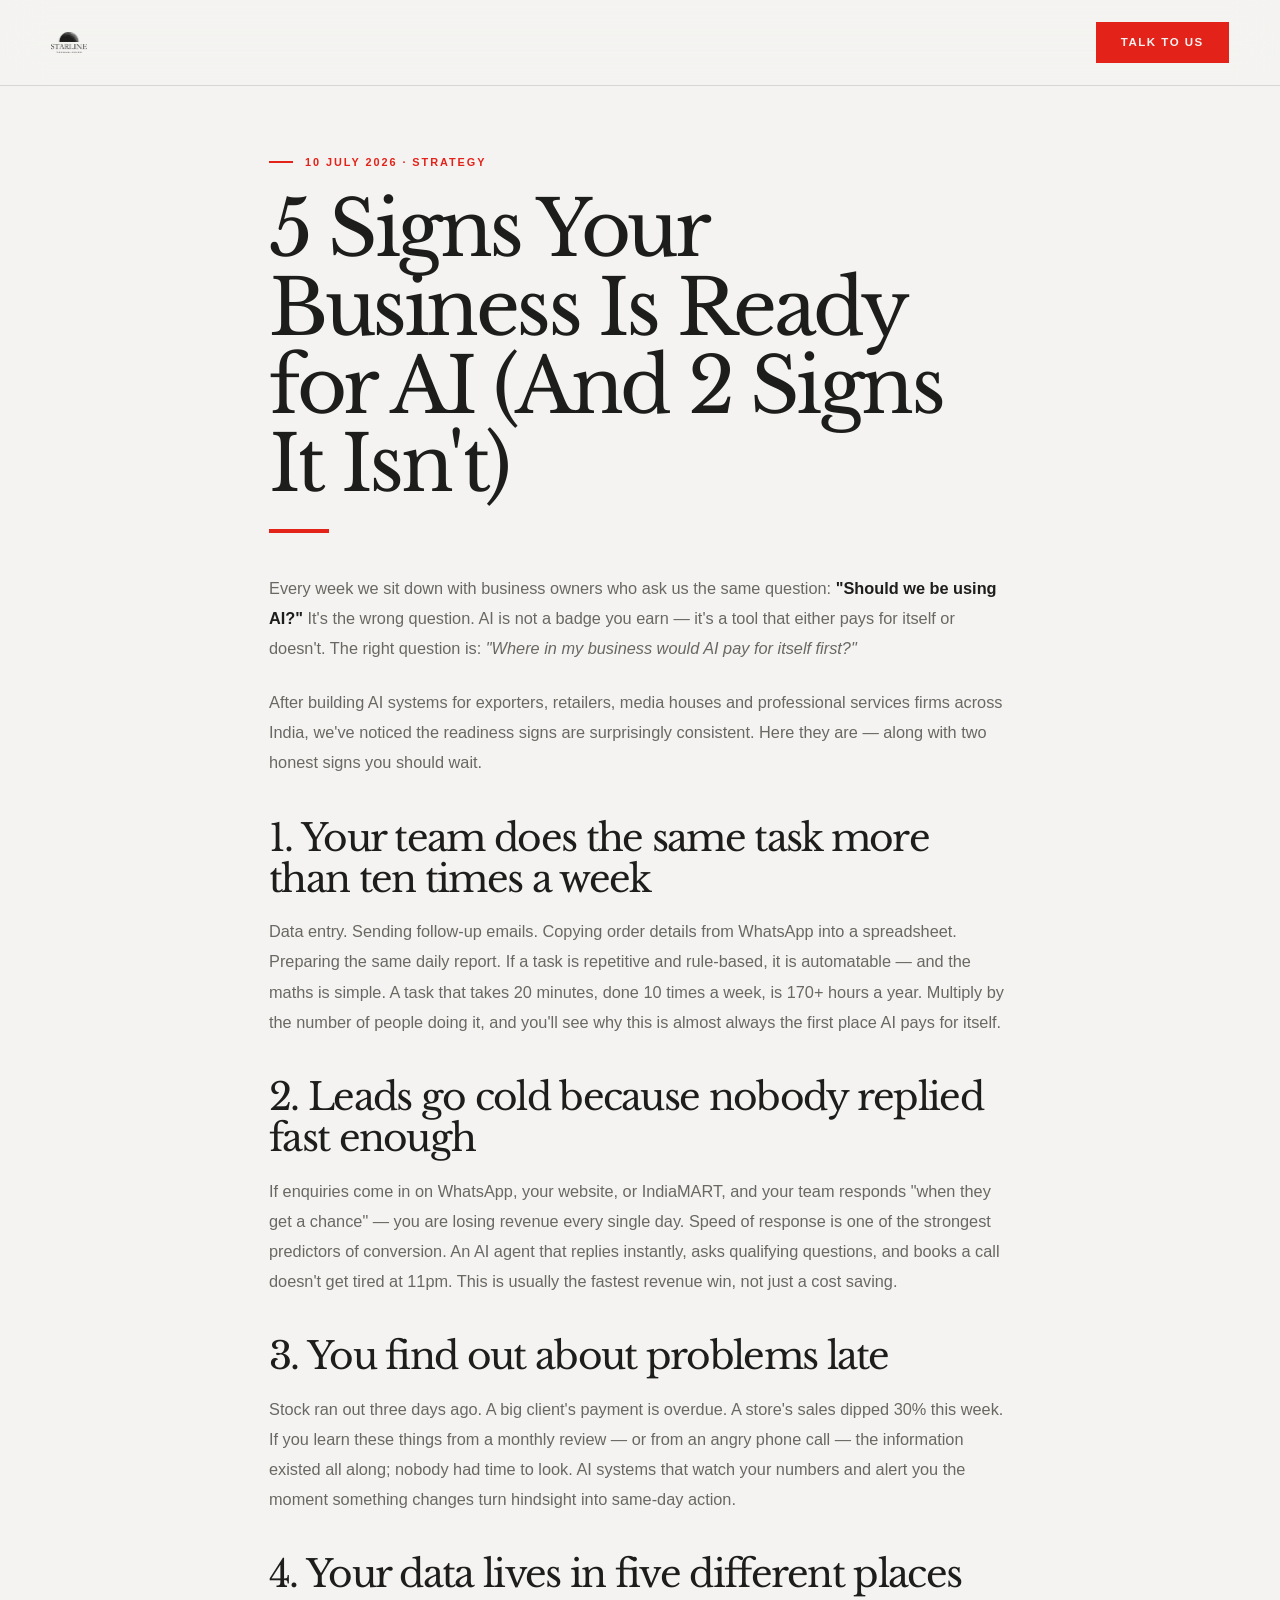
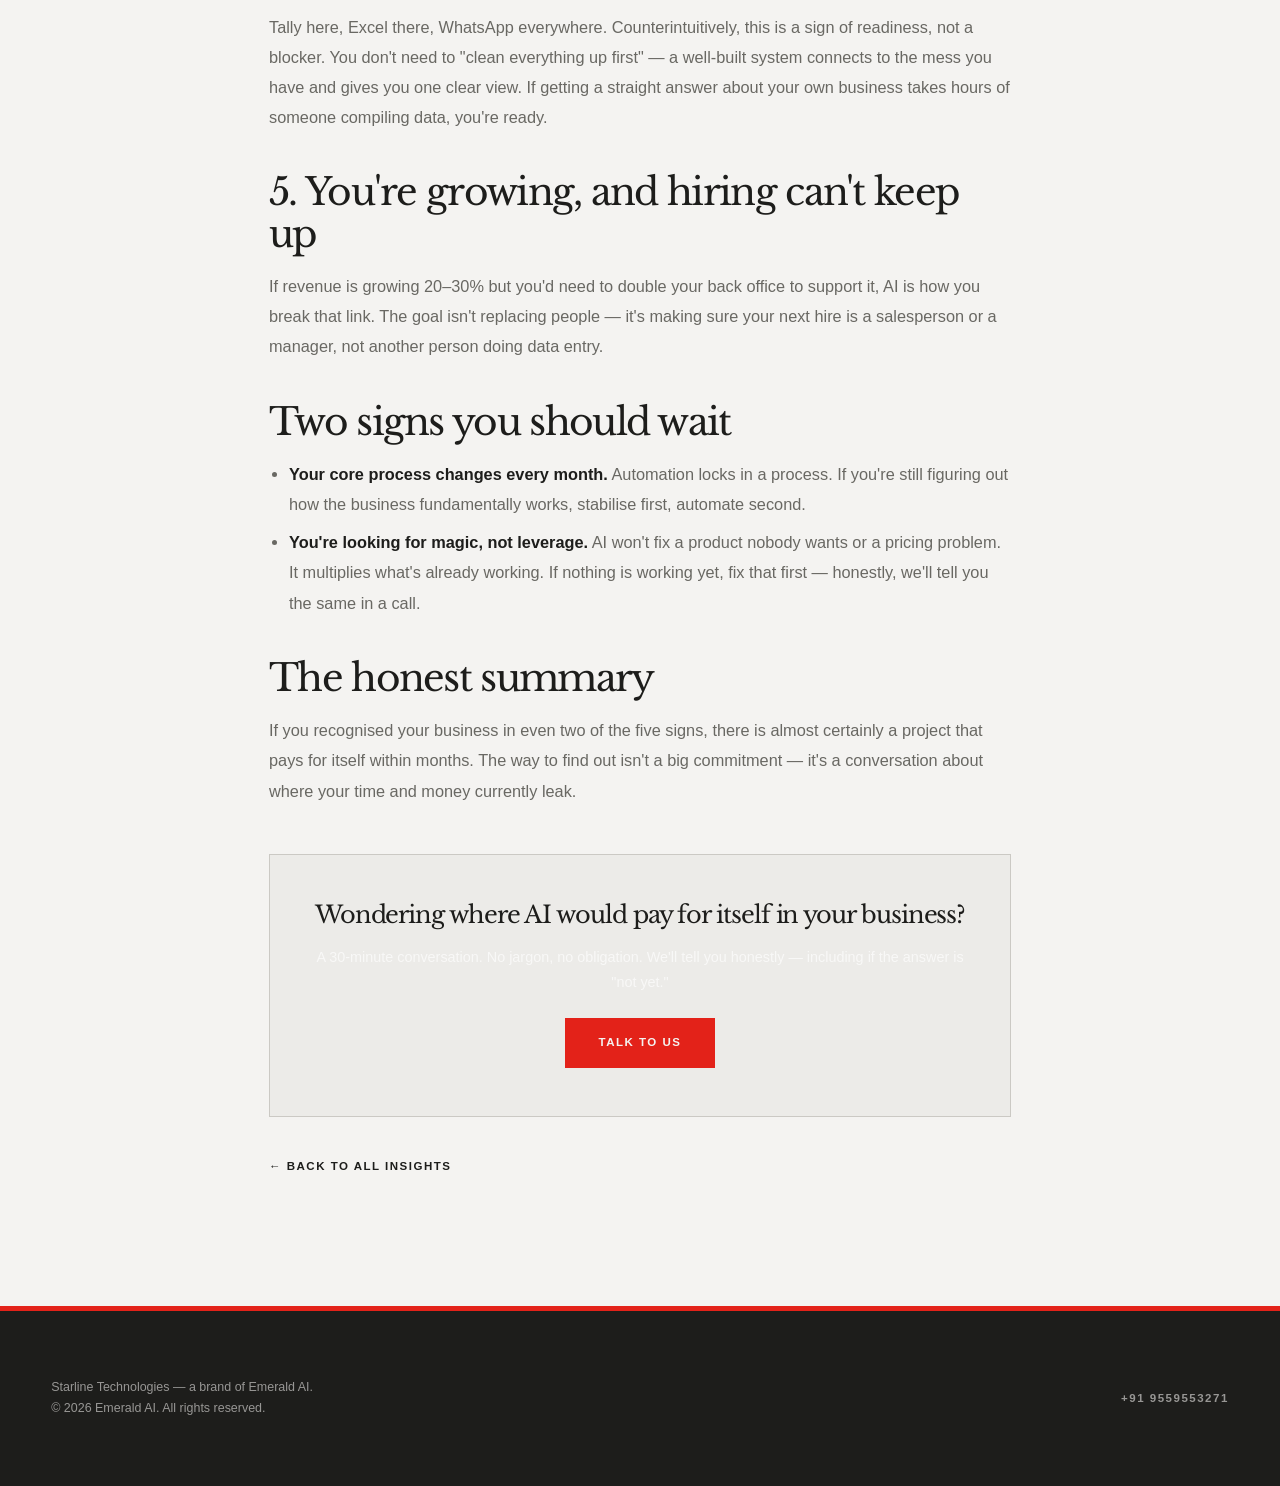
==== commit a6f713f4: "Clarify Starline and Emerald AI brand relationship" ====
--- a/blog/5-signs-your-business-is-ready-for-ai.html
+++ b/blog/5-signs-your-business-is-ready-for-ai.html
@@ -163,8 +163,8 @@
   <a href="/#blog" class="back-link">← Back to all insights</a>
 </article>
 
-<footer>
-  <div class="footer-copy">© 2026 Starline Technologies Pvt Ltd. All rights reserved.</div>
+<footer id="site-footer">
+  <div class="footer-copy">Starline Technologies — a brand of Emerald AI.<br>© 2026 Emerald AI. All rights reserved.</div>
   <a class="footer-phone" href="tel:+919559553271">+91 9559553271</a>
 </footer>
 
--- a/brand-refresh.css
+++ b/brand-refresh.css
@@ -693,6 +693,249 @@
   color: rgba(244, 243, 241, 0.5);
 }
 
+/* Founder’s Voice */
+.founder-voice-section {
+  position: relative;
+  overflow: hidden;
+  background: var(--mist);
+  border-bottom: 1px solid var(--border);
+}
+
+.founder-voice-section::before {
+  content: '';
+  position: absolute;
+  inset: 0;
+  pointer-events: none;
+  background:
+    linear-gradient(90deg, rgba(29, 29, 27, 0.045) 1px, transparent 1px),
+    radial-gradient(circle at 78% 18%, rgba(227, 34, 25, 0.08), transparent 24%);
+  background-size: 25% 100%, auto;
+}
+
+.founder-voice-section .section-inner-wide {
+  position: relative;
+  z-index: 1;
+}
+
+.founder-voice-intro {
+  display: grid;
+  grid-template-columns: minmax(0, 1.15fr) minmax(280px, 0.7fr);
+  gap: clamp(2rem, 7vw, 7rem);
+  align-items: end;
+}
+
+.founder-voice-copy {
+  padding-bottom: 0.25rem;
+}
+
+.founder-voice-copy > p {
+  max-width: 440px;
+  color: var(--text-mid);
+  font-size: 1rem;
+  line-height: 1.75;
+}
+
+.founder-carousel-status {
+  display: flex;
+  align-items: center;
+  justify-content: space-between;
+  gap: 1.5rem;
+  margin-top: 2rem;
+  padding-top: 1rem;
+  border-top: 1px solid var(--border);
+}
+
+.founder-carousel-count {
+  color: var(--ink);
+  font-family: var(--font-sans);
+  font-size: 0.72rem;
+  font-weight: 700;
+  letter-spacing: 0.16em;
+}
+
+.founder-carousel-controls {
+  display: flex;
+  gap: 0.5rem;
+}
+
+.founder-carousel-button {
+  width: 42px;
+  height: 42px;
+  display: grid;
+  place-items: center;
+  border: 1px solid var(--ink);
+  background: transparent;
+  color: var(--ink);
+  font-size: 1.15rem;
+  cursor: pointer;
+  transition: background 180ms ease, color 180ms ease, border-color 180ms ease;
+}
+
+.founder-carousel-button:hover,
+.founder-carousel-button:focus-visible {
+  background: var(--signal);
+  border-color: var(--signal);
+  color: var(--paper);
+}
+
+.founder-carousel-button:disabled {
+  opacity: 0.3;
+  cursor: default;
+}
+
+.founder-carousel {
+  margin-top: clamp(2.75rem, 6vw, 5rem);
+}
+
+.founder-reel-track {
+  display: flex;
+  gap: clamp(1rem, 2vw, 1.5rem);
+  overflow-x: auto;
+  overscroll-behavior-inline: contain;
+  scroll-snap-type: inline mandatory;
+  scrollbar-width: none;
+  padding: 0.5rem 0 1.25rem;
+}
+
+.founder-reel-track::-webkit-scrollbar {
+  display: none;
+}
+
+.founder-carousel.is-single .founder-reel-track {
+  justify-content: center;
+  overflow: visible;
+}
+
+.founder-voice-section.is-single .founder-carousel-controls {
+  display: none;
+}
+
+.founder-reel-card {
+  flex: 0 0 clamp(290px, 31vw, 380px);
+  min-width: 0;
+  scroll-snap-align: start;
+  background: var(--paper);
+  border: 1px solid var(--border);
+  box-shadow: 0 18px 55px rgba(29, 29, 27, 0.09);
+  transition: transform 350ms var(--ease-brand), box-shadow 350ms var(--ease-brand);
+}
+
+.founder-reel-card:hover {
+  transform: translateY(-7px);
+  box-shadow: 0 30px 75px rgba(29, 29, 27, 0.15);
+}
+
+.founder-reel-media {
+  position: relative;
+  aspect-ratio: 9 / 16;
+  overflow: hidden;
+  background: var(--ink);
+}
+
+.founder-reel-media video {
+  width: 100%;
+  height: 100%;
+  display: block;
+  object-fit: cover;
+  background: var(--ink);
+}
+
+.founder-reel-media::after {
+  content: '';
+  position: absolute;
+  inset: 0;
+  pointer-events: none;
+  background: linear-gradient(180deg, rgba(29, 29, 27, 0.18), transparent 28%, transparent 72%, rgba(29, 29, 27, 0.34));
+  transition: opacity 220ms ease;
+}
+
+.founder-reel-card.is-playing .founder-reel-media::after {
+  opacity: 0;
+}
+
+.founder-reel-index {
+  position: absolute;
+  z-index: 2;
+  top: 1rem;
+  left: 1rem;
+  padding: 0.45rem 0.65rem;
+  background: rgba(29, 29, 27, 0.84);
+  color: var(--paper);
+  font-family: var(--font-sans);
+  font-size: 0.67rem;
+  font-weight: 700;
+  letter-spacing: 0.16em;
+}
+
+.founder-reel-play {
+  position: absolute;
+  z-index: 3;
+  left: 50%;
+  top: 50%;
+  width: 68px;
+  height: 68px;
+  display: grid;
+  place-items: center;
+  transform: translate(-50%, -50%);
+  border: 0;
+  border-radius: 50%;
+  background: var(--signal);
+  color: var(--paper);
+  cursor: pointer;
+  box-shadow: 0 18px 40px rgba(29, 29, 27, 0.3);
+  transition: transform 220ms var(--ease-brand), background 220ms ease;
+}
+
+.founder-reel-play:hover,
+.founder-reel-play:focus-visible {
+  transform: translate(-50%, -50%) scale(1.08);
+  background: var(--paper);
+}
+
+.founder-reel-play span {
+  width: 0;
+  height: 0;
+  margin-left: 5px;
+  border-top: 8px solid transparent;
+  border-bottom: 8px solid transparent;
+  border-left: 13px solid var(--paper);
+}
+
+.founder-reel-play:hover span,
+.founder-reel-play:focus-visible span {
+  border-left-color: var(--signal);
+}
+
+.founder-reel-card.is-playing .founder-reel-play {
+  opacity: 0;
+  visibility: hidden;
+}
+
+.founder-reel-caption {
+  min-height: 112px;
+  display: flex;
+  flex-direction: column;
+  gap: 0.45rem;
+  padding: 1.25rem 1.35rem 1.4rem;
+}
+
+.founder-reel-caption span {
+  color: var(--signal);
+  font-family: var(--font-sans);
+  font-size: 0.68rem;
+  font-weight: 700;
+  letter-spacing: 0.15em;
+  text-transform: uppercase;
+}
+
+.founder-reel-caption strong {
+  color: var(--ink);
+  font-family: var(--font-serif);
+  font-size: 1.05rem;
+  font-weight: 400;
+  line-height: 1.45;
+}
+
 .why-check,
 .ib-icon {
   background: var(--signal);
@@ -960,6 +1203,33 @@
     font-size: clamp(2rem, 8vw, 2.75rem);
   }
 
+  .founder-voice-intro {
+    grid-template-columns: 1fr;
+    gap: 1.5rem;
+  }
+
+  .founder-voice-copy > p {
+    max-width: none;
+  }
+
+  .founder-carousel-status {
+    margin-top: 1.25rem;
+  }
+
+  .founder-reel-track {
+    margin-right: -1.25rem;
+    padding-right: 1.25rem;
+  }
+
+  .founder-carousel.is-single .founder-reel-track {
+    margin-right: 0;
+    padding-right: 0;
+  }
+
+  .founder-reel-card {
+    flex-basis: min(82vw, 340px);
+  }
+
   footer {
     align-items: flex-start;
   }
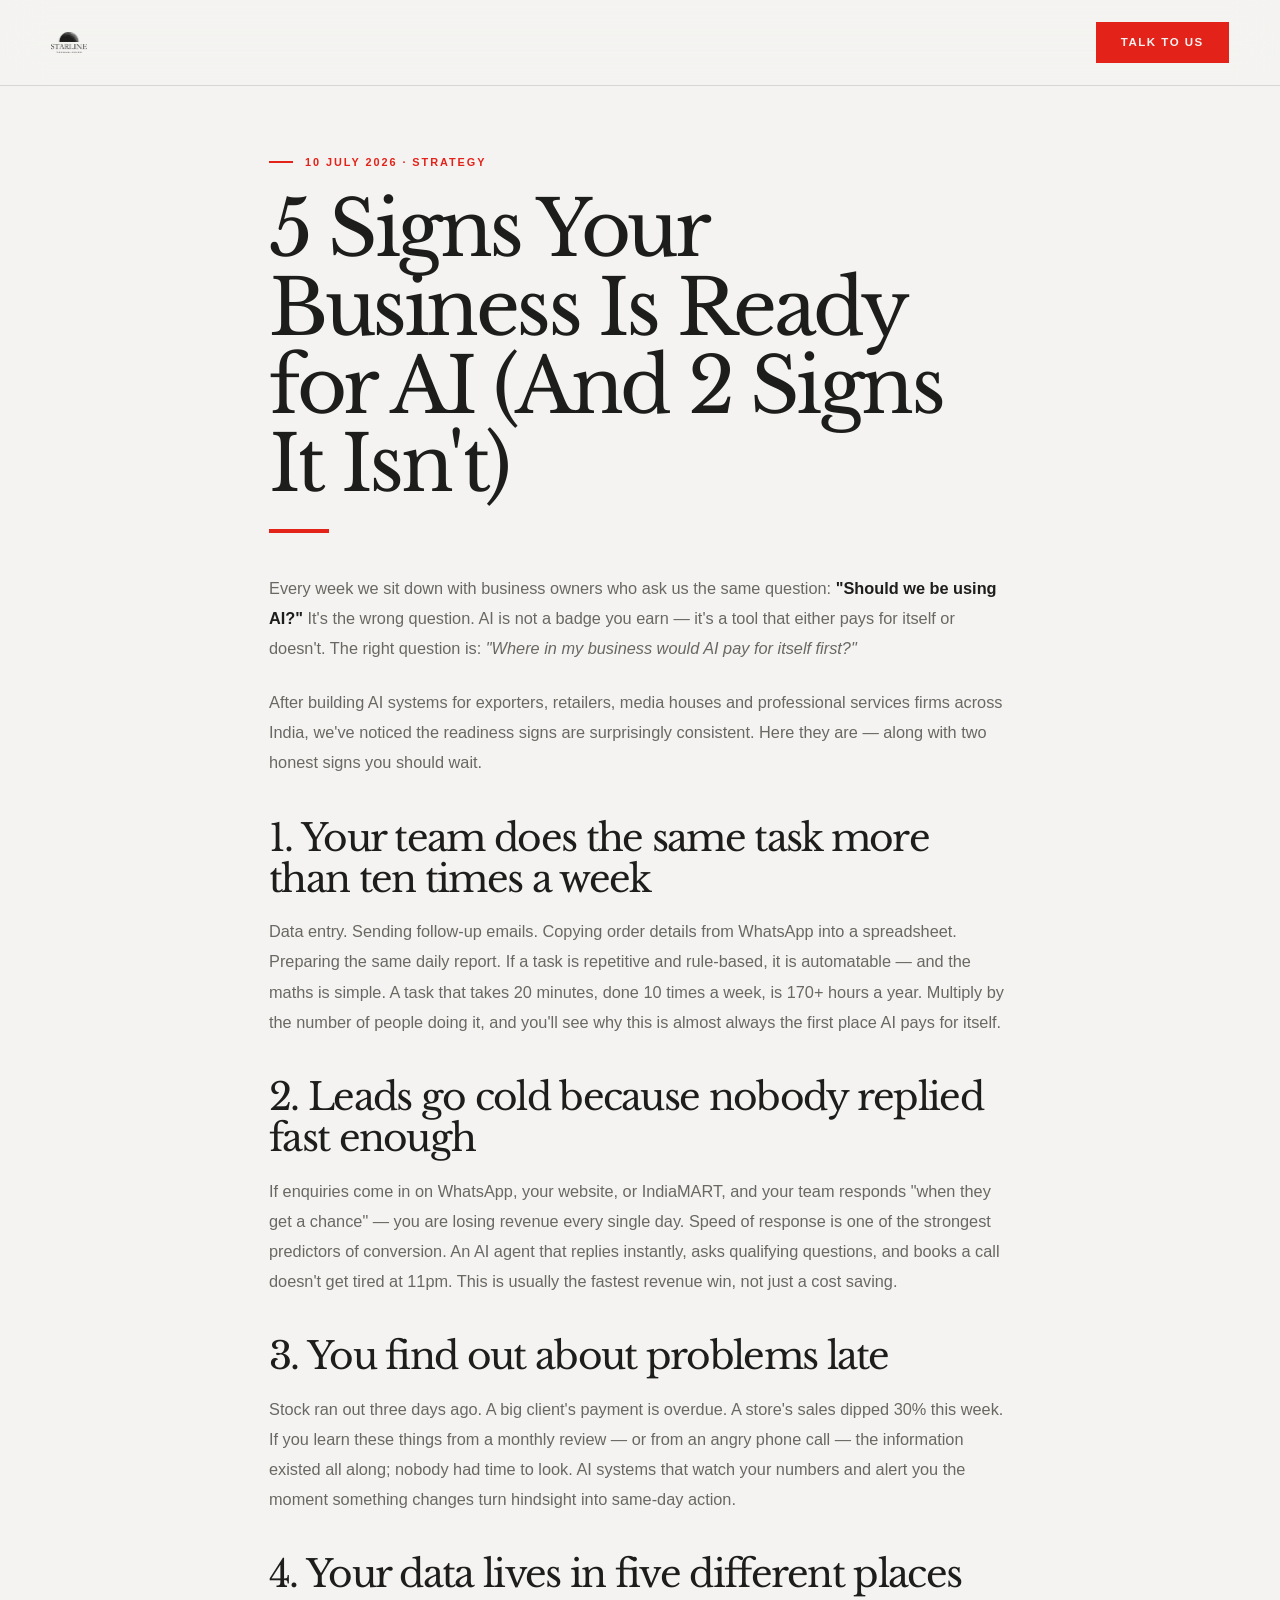
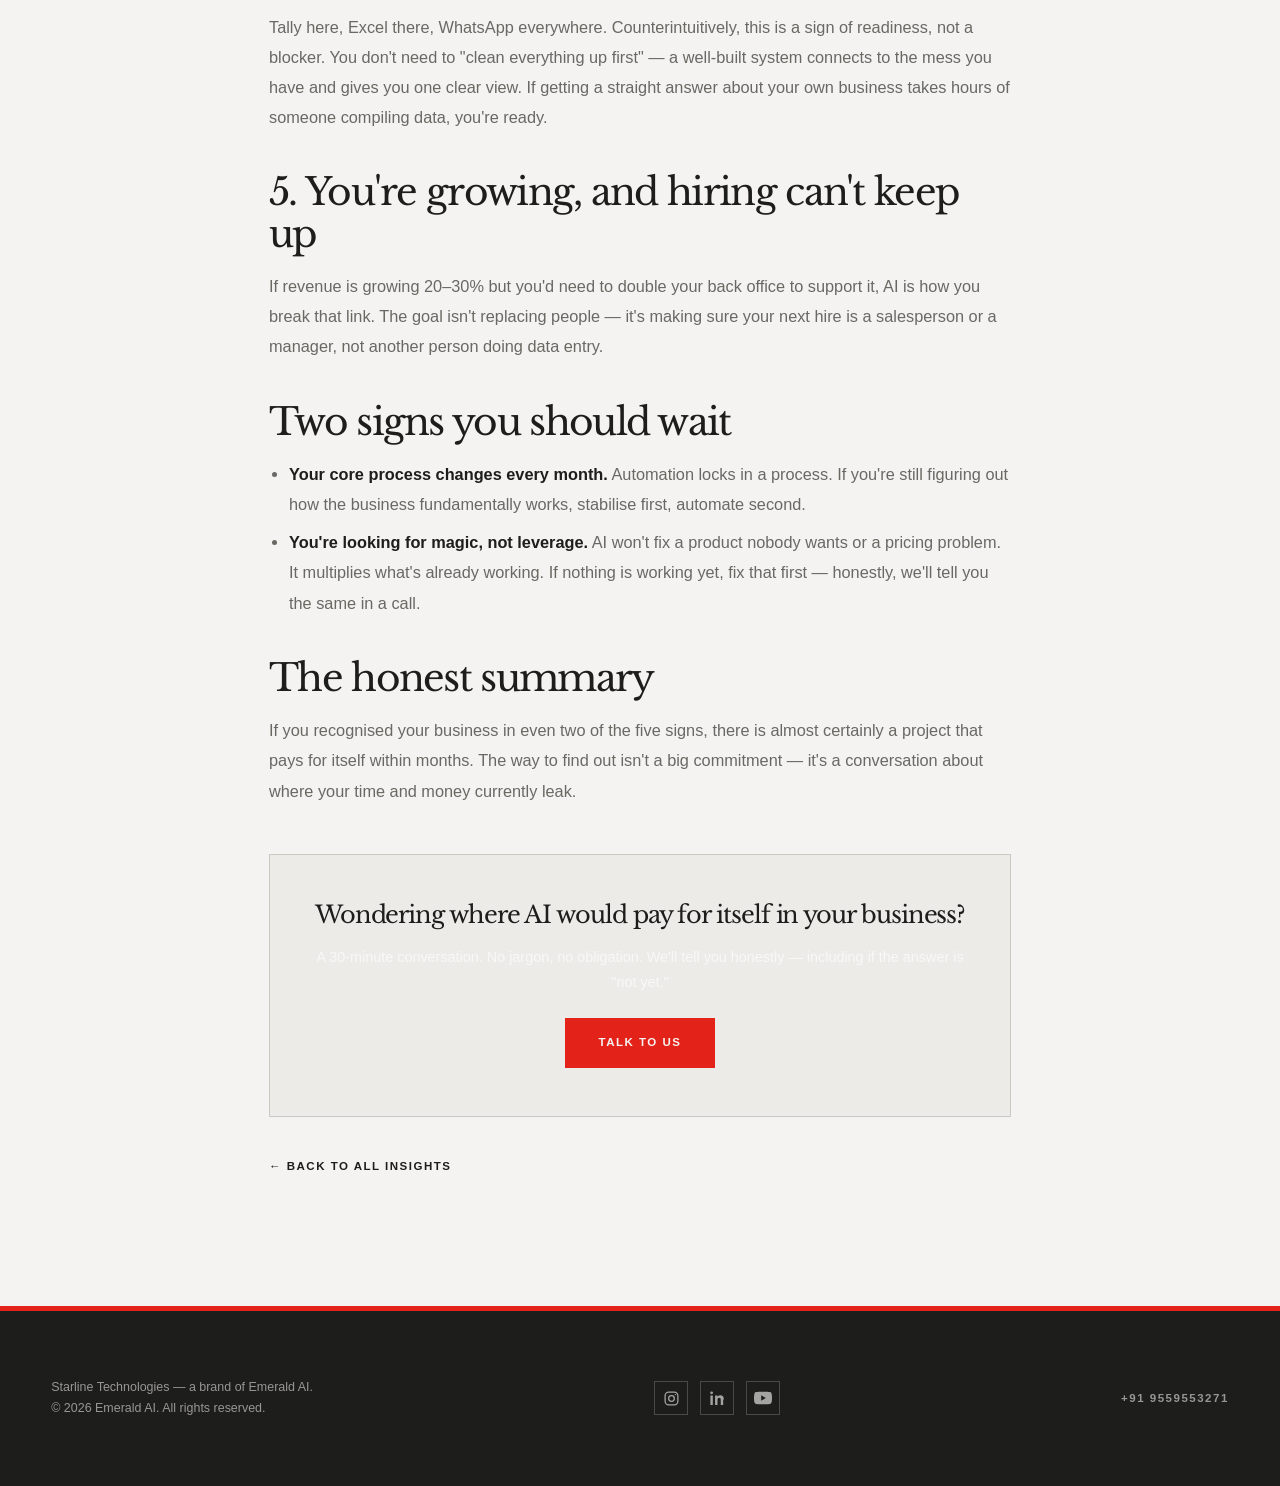
==== commit 453a2eb5: "Add social media links" ====
--- a/blog/5-signs-your-business-is-ready-for-ai.html
+++ b/blog/5-signs-your-business-is-ready-for-ai.html
@@ -165,6 +165,11 @@
 
 <footer id="site-footer">
   <div class="footer-copy">Starline Technologies — a brand of Emerald AI.<br>© 2026 Emerald AI. All rights reserved.</div>
+  <div class="footer-social" aria-label="Starline Technologies social media">
+    <a href="https://www.instagram.com/starlinegrp/" target="_blank" rel="noopener noreferrer" aria-label="Instagram"><svg aria-hidden="true" width="17" height="17" viewBox="0 0 24 24" fill="none" stroke="currentColor" stroke-width="1.8"><rect x="3" y="3" width="18" height="18" rx="5"/><circle cx="12" cy="12" r="4"/><circle cx="17.5" cy="6.5" r="1" fill="currentColor" stroke="none"/></svg></a>
+    <a href="https://www.linkedin.com/company/emerald-ai-solutions" target="_blank" rel="noopener noreferrer" aria-label="LinkedIn"><svg aria-hidden="true" width="17" height="17" viewBox="0 0 24 24" fill="currentColor"><path d="M5.4 7.6H2V21h3.4V7.6ZM3.7 2A2 2 0 1 0 3.7 6a2 2 0 0 0 0-4ZM21 13.3c0-4-2.1-5.9-5-5.9-2.3 0-3.4 1.3-4 2.2v-2H8.6V21H12v-6.6c0-1.7.3-3.4 2.5-3.4 2.1 0 2.1 2 2.1 3.5V21H20v-7.7Z"/></svg></a>
+    <a href="https://www.youtube.com/channel/UCUkoNN3v8dOr1Ta6oh2uOuQ" target="_blank" rel="noopener noreferrer" aria-label="YouTube"><svg aria-hidden="true" width="18" height="18" viewBox="0 0 24 24" fill="currentColor"><path d="M23.5 6.2a3 3 0 0 0-2.1-2.1C19.5 3.6 12 3.6 12 3.6s-7.5 0-9.4.5A3 3 0 0 0 .5 6.2 31 31 0 0 0 0 12a31 31 0 0 0 .5 5.8 3 3 0 0 0 2.1 2.1c1.9.5 9.4.5 9.4.5s7.5 0 9.4-.5a3 3 0 0 0 2.1-2.1A31 31 0 0 0 24 12a31 31 0 0 0-.5-5.8ZM9.6 15.6V8.4L15.8 12l-6.2 3.6Z"/></svg></a>
+  </div>
   <a class="footer-phone" href="tel:+919559553271">+91 9559553271</a>
 </footer>
 
